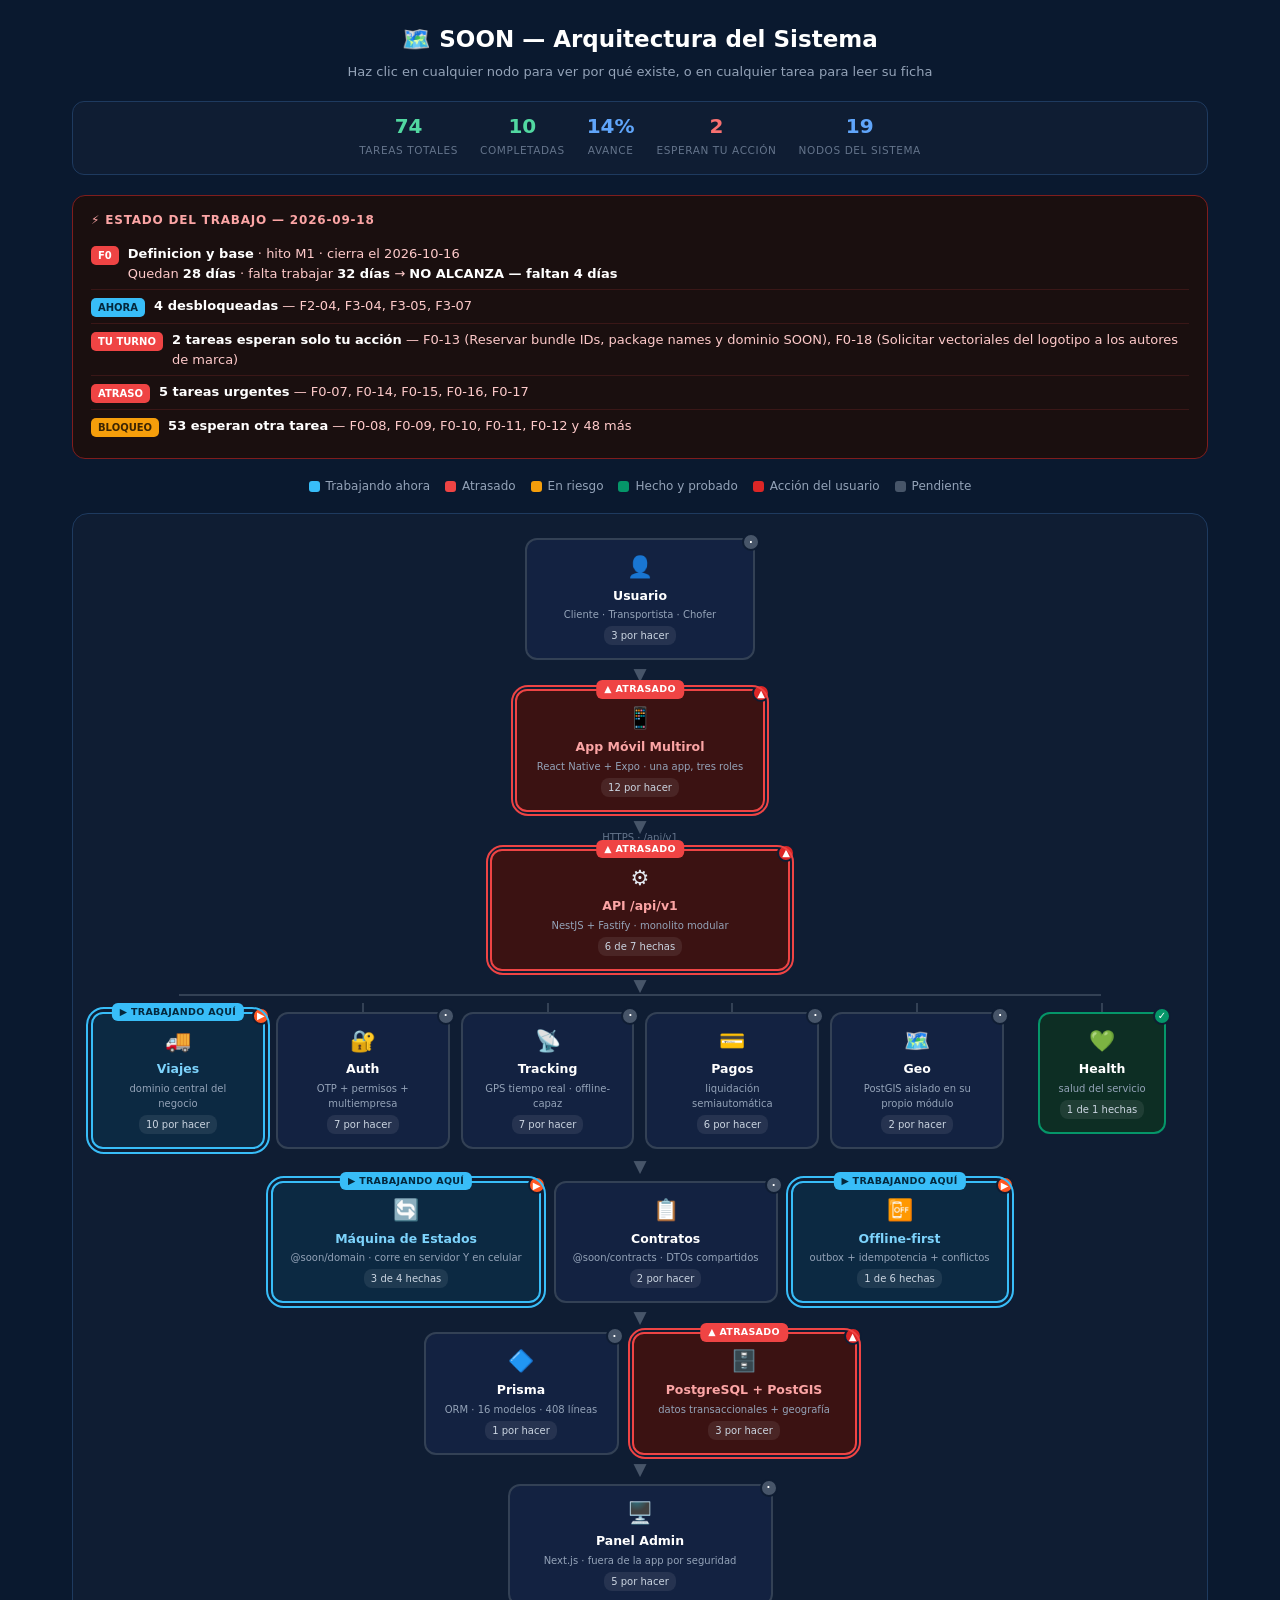
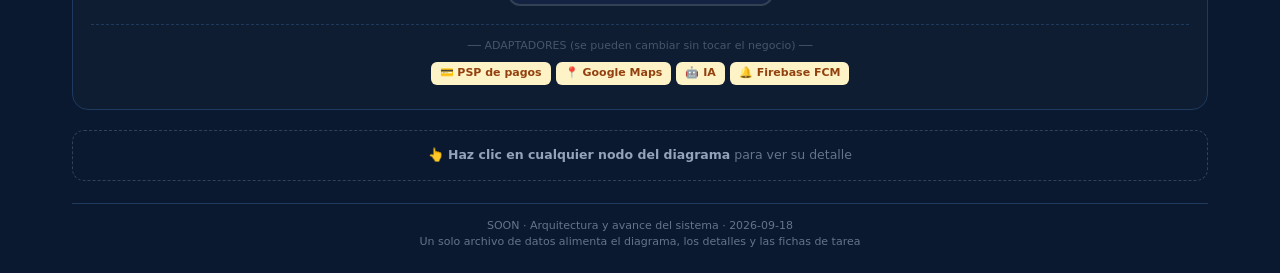
==== arquitectura.html @ 33310ba1 "Arquitectura interactiva con aura de estado + Diagrama de Gantt Arquitectura: - PFD unico con nodos " ====
<!DOCTYPE html>
<html lang="es">
<head>
<meta charset="UTF-8">
<meta name="viewport" content="width=device-width, initial-scale=1.0">
<title>SOON — Arquitectura y Avance</title>
<style>
*{margin:0;padding:0;box-sizing:border-box}
body{font-family:'Segoe UI',system-ui,sans-serif;background:#0A192F;color:#e2e8f0;line-height:1.5}
.wrap{max-width:1180px;margin:0 auto;padding:22px}

/* Aviso de carga */
#cargando{text-align:center;padding:60px 20px;color:#64748b}
#error{display:none;background:#7f1d1d;border:1px solid #dc2626;border-radius:11px;padding:18px;margin:20px 0;font-size:13.5px}
#error code{background:rgba(0,0,0,.3);padding:2px 7px;border-radius:4px;display:block;margin-top:9px;font-size:12px}

#app{display:none}

.head{text-align:center;margin-bottom:20px}
.head h1{font-size:23px;font-weight:700;color:#fff}
.head p{color:#94a3b8;font-size:13px;margin-top:5px}

.barra{display:flex;justify-content:center;gap:22px;flex-wrap:wrap;margin:16px 0 20px;padding:13px;background:#0f1d33;border:1px solid #1e3a5f;border-radius:12px}
.barra div{text-align:center}
.barra .n{font-size:20px;font-weight:700;color:#52D8A1;display:block;line-height:1.1}
.barra .l{font-size:10.5px;color:#64748b;text-transform:uppercase;letter-spacing:.6px}
.barra .n.az{color:#60a5fa}
.barra .n.ro{color:#f87171}

.leyenda{display:flex;gap:15px;justify-content:center;flex-wrap:wrap;margin-bottom:18px;font-size:12px}
.leyenda span{display:flex;align-items:center;gap:6px;color:#94a3b8}
.leyenda .d{width:11px;height:11px;border-radius:3px}

/* ══════════ PFD ══════════ */
.pfd{background:#0f1d33;border:1px solid #1e3a5f;border-radius:16px;padding:24px 18px;margin-bottom:20px}
.nivel{display:flex;justify-content:center;align-items:center;flex-wrap:wrap;gap:10px}

.caja{background:#132241;border:2px solid #1e3a5f;border-radius:12px;padding:12px 17px;cursor:pointer;transition:all .18s;text-align:center;position:relative;min-width:128px}
.caja:hover{border-color:#007BFF;transform:translateY(-2px);box-shadow:0 6px 20px rgba(0,123,255,.2)}
.caja.sel{border-color:#007BFF;background:#16305a;box-shadow:0 0 0 3px rgba(0,123,255,.2)}
.caja.hecho{border-color:#059669;background:#0d2e24}
.caja.curso{border-color:#FF5722;background:#2e1a12}
.caja.pend{border-color:#334155}
.caja.user{border-color:#dc2626;background:#2e1414}
.caja .ic{font-size:21px;display:block;margin-bottom:3px}
.caja .nm{font-size:12.5px;font-weight:700;color:#fff;display:block}
.caja .sub{font-size:10px;color:#94a3b8;display:block;margin-top:2px}
.caja .pt{position:absolute;top:-7px;right:-7px;width:18px;height:18px;border-radius:50%;display:flex;align-items:center;justify-content:center;font-size:10px;font-weight:700;color:#fff;border:2px solid #0f1d33}
.pt-h{background:#059669}.pt-c{background:#FF5722}.pt-p{background:#475569}.pt-u{background:#dc2626}
.caja .cnt{font-size:10px;margin-top:4px;padding:2px 7px;border-radius:8px;display:inline-block;background:rgba(255,255,255,.08);color:#cbd5e1}

/* ══ AURA — nodo en trabajo ahora ══ */
.caja.activo{border-color:#38bdf8;background:#0c2942}
.caja.activo::after{content:'';position:absolute;inset:-7px;border-radius:18px;border:2px solid #38bdf8;animation:pulso 1.8s ease-out infinite;pointer-events:none}
@keyframes pulso{
  0%{opacity:.9;transform:scale(1)}
  70%{opacity:0;transform:scale(1.09)}
  100%{opacity:0;transform:scale(1.09)}
}
.caja.activo .nm{color:#7dd3fc}

/* ══ ALARMA — nodo retrasado ══ */
.caja.retraso{border-color:#ef4444;background:#3b1212}
.caja.retraso::after{content:'';position:absolute;inset:-6px;border-radius:17px;border:2px solid #ef4444;animation:alarma 1.1s ease-in-out infinite;pointer-events:none}
@keyframes alarma{
  0%,100%{opacity:.35;box-shadow:0 0 0 0 rgba(239,68,68,.5)}
  50%{opacity:1;box-shadow:0 0 22px 3px rgba(239,68,68,.45)}
}
.caja.retraso .nm{color:#fca5a5}

/* ══ RIESGO — depende de algo retrasado ══ */
.caja.riesgo{border-color:#f59e0b;border-style:dashed}
.caja.riesgo .nm{color:#fcd34d}

.caja .aviso{position:absolute;top:-11px;left:50%;transform:translateX(-50%);font-size:9.5px;font-weight:700;padding:2px 8px;border-radius:6px;white-space:nowrap;letter-spacing:.3px;z-index:2}
.aviso-a{background:#38bdf8;color:#04283d}
.aviso-r{background:#ef4444;color:#fff}
.aviso-w{background:#f59e0b;color:#3b2503}

/* Panel de alertas */
.alertas{background:#1a0f0f;border:1px solid #7f1d1d;border-radius:13px;padding:15px 18px;margin-bottom:18px;display:none}
.alertas.show{display:block}
.alertas h3{font-size:12px;text-transform:uppercase;letter-spacing:.8px;color:#fca5a5;margin-bottom:9px;font-weight:700}
.alertas .al{display:flex;align-items:flex-start;gap:9px;font-size:13px;color:#fecaca;padding:6px 0;border-bottom:1px solid rgba(239,68,68,.15)}
.alertas .al:last-child{border:none}
.alertas .al b{color:#fff}
.alertas .al .tipo{font-size:10px;padding:2px 7px;border-radius:5px;font-weight:700;flex-shrink:0;margin-top:2px}
.alertas .al .tipo.r{background:#ef4444;color:#fff}
.alertas .al .tipo.w{background:#f59e0b;color:#3b2503}
.alertas .al .tipo.a{background:#38bdf8;color:#04283d}

.flecha{text-align:center;color:#475569;font-size:17px;margin:6px 0;line-height:1}
.flecha-lbl{font-size:10px;color:#64748b;display:block;margin-top:-2px}
.ramas{display:grid;grid-template-columns:repeat(auto-fit,minmax(120px,1fr));gap:11px;margin:9px 0;position:relative}
.ramas::before{content:'';position:absolute;top:-9px;left:8%;right:8%;height:2px;background:#334155}
.ramas .rama-item{display:flex;flex-direction:column;align-items:center}
.ramas .rama-item::before{content:'';width:2px;height:9px;background:#334155}

.adapt{text-align:center;color:#475569;font-size:11px;margin-top:18px;padding-top:13px;border-top:1px dashed #1e3a5f}
.chips{display:flex;flex-wrap:wrap;gap:5px;margin-top:8px}
.chips.c{justify-content:center}
.chip{font-size:11px;padding:3px 9px;border-radius:6px;background:#eff6ff;color:#1e40af;font-weight:600}
.chip.datos{background:#f0fdf4;color:#166534}
.chip.ext{background:#fef3c7;color:#92400e;cursor:pointer}
.chip.dom{background:#f3e8ff;color:#6b21a8}
.chip:hover{filter:brightness(.94)}

.ayuda{text-align:center;color:#64748b;font-size:12.5px;padding:15px;border:1px dashed #334155;border-radius:12px;margin-bottom:18px}
.ayuda b{color:#94a3b8}

/* ══════════ PANEL DETALLE ══════════ */
.detalle{background:#fff;color:#1e293b;border-radius:16px;padding:22px;display:none;animation:ap .22s ease;margin-bottom:16px}
.detalle.show{display:block}
@keyframes ap{from{opacity:0;transform:translateY(-8px)}to{opacity:1;transform:translateY(0)}}
.det-head{display:flex;align-items:flex-start;gap:13px;margin-bottom:16px;padding-bottom:14px;border-bottom:2px solid #e2e8f0}
.det-ico{font-size:32px;line-height:1}
.det-tit{flex:1}
.det-tit h2{font-size:19px;font-weight:700;color:#0f172a;margin-bottom:3px}
.det-tit p{font-size:13px;color:#64748b}
.det-cerrar{background:#f1f5f9;border:none;width:29px;height:29px;border-radius:50%;cursor:pointer;font-size:14px;color:#64748b;font-weight:700}
.det-cerrar:hover{background:#e2e8f0}
.det-grid{display:grid;grid-template-columns:1fr 1fr;gap:16px}
@media(max-width:760px){.det-grid{grid-template-columns:1fr}}
.bloque{background:#f8fafc;border-radius:11px;padding:14px}
.bloque h3{font-size:11.5px;text-transform:uppercase;letter-spacing:.8px;color:#64748b;margin-bottom:8px;font-weight:700}
.bloque.porque{border-left:4px solid #007BFF}
.bloque.porque p{font-size:13.5px;color:#334155;line-height:1.6}
.bloque.azul{background:#eff6ff}.bloque.azul h3{color:#1e40af}
.bloque.amarillo{background:#fef3c7}.bloque.amarillo h3{color:#92400e}
.bloque.rojo{background:#fee2e2}.bloque.rojo h3{color:#991b1b}
.bloque.azul p,.bloque.amarillo p,.bloque.rojo p{font-size:12.5px;line-height:1.6}

/* Lista de tareas clicables */
.tlist{display:flex;flex-direction:column;gap:5px}
.trow{display:flex;align-items:center;gap:9px;font-size:12.5px;color:#475569;padding:6px 8px;border-radius:7px;cursor:pointer;transition:background .15s;border:1px solid transparent}
.trow:hover{background:#e0f2fe;border-color:#7dd3fc}
.trow .bx{width:15px;height:15px;border-radius:4px;border:2px solid #cbd5e1;flex-shrink:0;display:flex;align-items:center;justify-content:center;font-size:9px;color:#fff}
.trow.ok .bx{background:#059669;border-color:#059669}
.trow.ok{color:#065f46}
.trow.cur .bx{background:#FF5722;border-color:#FF5722}
.trow.usr .bx{background:#dc2626;border-color:#dc2626}
.trow.usr{color:#991b1b}
.trow .id{font-family:'Courier New',monospace;font-size:10.5px;color:#94a3b8;min-width:44px;flex-shrink:0}
.trow .nm{flex:1}
.trow .go{color:#94a3b8;font-size:11px;opacity:.6}
.trow:hover .go{opacity:1;color:#0284c7}

.prueba{background:#0A192F;border-radius:11px;padding:14px;margin-top:14px;color:#e2e8f0;font-size:12.5px;display:none}
.prueba.show{display:block}
.prueba b{color:#52D8A1;display:block;margin-bottom:6px;font-size:13px}
.prueba ul{margin:6px 0 0 17px;color:#cbd5e1}
.prueba li{margin-bottom:4px}
.prueba .nota{margin-top:8px;color:#94a3b8;font-size:11.5px;font-style:italic}

/* ══════════ FICHA DE TAREA ══════════ */
.ficha{background:#fff;color:#1e293b;border-radius:16px;display:none;animation:ap .22s ease;overflow:hidden;margin-bottom:16px;border:3px solid #0284c7}
.ficha.show{display:block}
.fi-head{background:linear-gradient(135deg,#0A192F,#16305a);padding:20px 22px;color:#fff;position:relative}
.fi-head .cod{font-family:'Courier New',monospace;font-size:12px;color:#7dd3fc;font-weight:700;letter-spacing:.6px}
.fi-head h2{font-size:19px;font-weight:700;margin:5px 0 8px;line-height:1.35}
.fi-meta{display:flex;gap:8px;flex-wrap:wrap;margin-top:10px}
.fi-tag{font-size:11px;padding:3px 9px;border-radius:6px;background:rgba(255,255,255,.14);color:#cbd5e1;font-weight:600}
.fi-tag.ok{background:#059669;color:#fff}
.fi-tag.wa{background:#dc2626;color:#fff}
.fi-tag.fase{background:#007BFF;color:#fff}
.fi-cerrar{position:absolute;top:16px;right:16px;background:rgba(255,255,255,.14);border:none;width:28px;height:28px;border-radius:50%;cursor:pointer;color:#fff;font-size:14px;font-weight:700}
.fi-cerrar:hover{background:rgba(255,255,255,.28)}
.fi-body{padding:20px 22px}
.fi-body .bloque{margin-bottom:13px}
.fi-body .bloque p{font-size:13.5px;color:#334155;line-height:1.65}
.fi-2col{display:grid;grid-template-columns:1fr 1fr;gap:13px}
@media(max-width:700px){.fi-2col{grid-template-columns:1fr}}
.fi-nav{display:flex;justify-content:space-between;gap:9px;margin-top:16px;padding-top:14px;border-top:2px solid #e2e8f0}
.fi-nav button{background:#f1f5f9;border:none;padding:9px 15px;border-radius:9px;cursor:pointer;font-size:12.5px;color:#334155;font-weight:600;font-family:inherit}
.fi-nav button:hover{background:#e2e8f0}
.fi-nav .volver{background:#0A192F;color:#fff}
.fi-nav .volver:hover{background:#16305a}

.foot{text-align:center;color:#64748b;font-size:11px;margin-top:22px;padding-top:14px;border-top:1px solid #1e3a5f}
</style>
</head>
<body>
<div class="wrap">

  <div id="cargando">Cargando datos del proyecto…</div>

  <div id="error">
    <b>⚠ No se pudieron cargar los datos</b>
    El archivo <code>datos-soon.json</code> debe estar en la misma carpeta que esta página.
    <span id="emsg"></span>
  </div>

  <div id="app">

    <div class="head">
      <h1>🗺️ SOON — Arquitectura del Sistema</h1>
      <p>Haz clic en cualquier nodo para ver por qué existe, o en cualquier tarea para leer su ficha</p>
    </div>

    <div class="barra" id="barra"></div>

    <div class="alertas" id="alertas"></div>

    <div class="leyenda">
      <span><span class="d" style="background:#38bdf8"></span> Trabajando ahora</span>
      <span><span class="d" style="background:#ef4444"></span> Atrasado</span>
      <span><span class="d" style="background:#f59e0b"></span> En riesgo</span>
      <span><span class="d" style="background:#059669"></span> Hecho y probado</span>
      <span><span class="d" style="background:#dc2626"></span> Acción del usuario</span>
      <span><span class="d" style="background:#475569"></span> Pendiente</span>
    </div>

    <div class="pfd" id="pfd"></div>

    <div class="ayuda" id="ayuda">👆 <b>Haz clic en cualquier nodo del diagrama</b> para ver su detalle</div>

    <div id="detalles"></div>
    <div id="fichas"></div>

    <div class="foot">
      SOON · Arquitectura y avance del sistema · <span id="fecha"></span><br>
      Un solo archivo de datos alimenta el diagrama, los detalles y las fichas de tarea
    </div>

  </div>
</div>

<script>
var DATOS = {"meta":{"proyecto":"SOON","version":"1.0","fecha":"2026-09-18","fuente":"E-RL-004-SLT cronograma nivel 3 v1.1","total_tareas":92,"completadas":5,"hoy":"2026-09-18","fases":{"F0":{"nombre":"Definicion y base","semanas":4,"inicio":"2026-09-22","fin":"2026-10-16","hito":"M1","tareas":18},"F1":{"nombre":"Identidad","semanas":3,"inicio":"2026-10-19","fin":"2026-11-06","hito":"M2","tareas":12},"F2":{"nombre":"Marketplace","semanas":4,"inicio":"2026-11-09","fin":"2026-12-04","hito":"M3","tareas":14},"F3":{"nombre":"Ejecucion","semanas":5,"inicio":"2026-12-07","fin":"2027-01-08","hito":"M4","tareas":16},"F4":{"nombre":"Pagos y admin","semanas":3,"inicio":"2027-01-11","fin":"2027-01-29","hito":"M5","tareas":10},"F5":{"nombre":"Beta Android","semanas":3,"inicio":"2027-02-01","fin":"2027-02-19","hito":"M6","tareas":8},"F6":{"nombre":"Piloto Android","semanas":2,"inicio":"2027-02-22","fin":"2027-03-05","hito":"M7","tareas":6},"F7":{"nombre":"iOS","semanas":4,"inicio":"2027-03-08","fin":"2027-04-02","hito":"M8","tareas":8}}},"nodos":[{"id":"api","nombre":"API /api/v1","sub":"NestJS + Fastify · monolito modular","icono":"⚙️","capa":"nucleo","estado":"hecho","porque":"Es el pegamento del sistema: conecta la app móvil con la base de datos, los servicios externos y el dominio compartido. Se eligió monolito modular en vez de 9 microservicios porque una sola persona no puede operar 9 servicios: da la misma separación de responsabilidades sin la complejidad operativa.","conecta":["App móvil","PostgreSQL + PostGIS","Máquina de Estados","Contratos","Panel Admin"],"tareas":["F0-01","F0-02","F0-03","F0-04","F0-05","F0-06","F0-15"],"prueba":{"titulo":"Probado el 18 de septiembre de 2026","items":["Turborepo compiló los 3 paquetes en orden de dependencia en 8,79 s sin errores","El servidor arrancó en menos de 1 s y respondió en localhost:3000/api/v1","Los 5 endpoints responden HTTP 200","El CI quedó configurado con 3 jobs: verificación, auditoría de seguridad, prueba de arranque"]}},{"id":"viajes","nombre":"Viajes","sub":"dominio central del negocio","icono":"🚚","capa":"modulo","estado":"hecho","porque":"El viaje es el corazón de SOON: es lo que se publica, se oferta, se adjudica, se ejecuta y se liquida. Todo el negocio gira alrededor de esta entidad. Si no funciona el viaje, no hay producto.","conecta":["Máquina de Estados","PostgreSQL + PostGIS","Geo"],"tareas":["F2-01","F2-02","F2-03","F2-04","F2-05","F2-06","F2-08","F2-10","F2-11","F2-12"],"prueba":{"titulo":"Probado el 18 de septiembre de 2026","items":["5 endpoints funcionando: listar, buscar por id, resumen, transiciones y cambio de estado","El resumen calcula la comisión: Bs 2.670 sobre Bs 26.700","Cambio de estado exitoso: el viaje #2 pasó de adjudicado a en_transito","Ruta inválida devuelve HTTP 404 correctamente"]}},{"id":"fsm","nombre":"Máquina de Estados","sub":"@soon/domain · corre en servidor Y en celular","icono":"🔄","capa":"dominio","estado":"hecho","porque":"Las rutas Bolivia→Brasil tienen tramos de horas sin señal. Si el servidor fuera la única fuente de verdad, el viaje se detendría justo donde más importa. Al vivir en un paquete compartido (@soon/domain), la misma máquina corre en el celular del chofer y en el servidor: el chofer puede avanzar el estado sin conexión, y cuando recupera señal sincroniza.","conecta":["API /api/v1","App móvil","Offline-first"],"tareas":["F3-01","F3-02","F3-03","F3-04"],"prueba":{"titulo":"La prueba más importante del 18 de septiembre de 2026","items":["Chofer sobre viaje publicado devolvió 0 transiciones — correcto: todavía no puede actuar","Chofer sobre viaje adjudicado devolvió 1 transición: en_transito","Chofer intentó liquidado desde en_transito y el sistema lo RECHAZÓ con HTTP 400"],"nota":"La regla vive en el dominio compartido, no en el controlador. Por eso puede ejecutarse igual en el dispositivo del chofer."}},{"id":"offline","nombre":"Offline-first","sub":"outbox + idempotencia + conflictos","icono":"📴","capa":"dominio","estado":"curso","porque":"Sin esto, el chofer en zona sin señal no puede cambiar estados, ni registrar incidencias, ni tomar el POD: el viaje se congela. Una cola de GPS sola no alcanza. Lo que hay que resolver es qué pasa cuando dos actores modifican el mismo viaje sin conexión. Regla: el admin gana en estados administrativos, el chofer en los operativos de su viaje, y todo conflicto se registra en auditoría.","conecta":["Máquina de Estados","PostgreSQL + PostGIS","Tracking"],"tareas":["F3-05","F3-06","F3-07","F3-08","F3-09","F0-12"],"prueba":{"titulo":"Idempotencia ya probada el 18 de septiembre de 2026","items":["Se envió dos veces la misma transición con el mismo clientTransitionId","La segunda NO duplicó la operación"],"nota":"Eso significa que el chofer sin señal puede reintentar sin miedo a duplicar el cambio de estado."}},{"id":"auth","nombre":"Auth","sub":"OTP + permisos + multiempresa","icono":"🔐","capa":"modulo","estado":"pend","porque":"Sin autenticación no se sabe quién es quién. Y sin control de permisos, un transportista podría ver datos de otro. El aislamiento multiempresa es uno de los 3 riesgos más graves identificados en la revisión de arquitectura.","conecta":["Todos los módulos","App móvil","Panel Admin"],"tareas":["F1-01","F1-02","F1-03","F1-04","F1-05","F1-06","F1-07"],"extra":{"titulo":"Decisión tomada sobre el OTP","texto":"OTP por email primero (casi gratis), WhatsApp después, SMS último. El SMS a Bolivia cuesta US$0,2215 por segmento. Con 500 transportistas serían unos US$220 al mes: más que todo el presupuesto de infraestructura del piloto.","color":"azul"}},{"id":"tracking","nombre":"Tracking","sub":"GPS tiempo real · offline-capaz","icono":"📡","capa":"modulo","estado":"pend","porque":"La trazabilidad es la propuesta de valor frente a los transportistas tradicionales que operan por WhatsApp y llamadas. El cliente quiere ver dónde está su carga, y la prueba de entrega (POD) es la base de la liquidación.","conecta":["PostgreSQL + PostGIS","Google Maps","Offline-first"],"tareas":["F3-10","F3-11","F3-12","F3-13","F3-14","F3-15","F3-16"]},{"id":"pagos","nombre":"Pagos","sub":"liquidación semiautomática","icono":"💳","capa":"modulo","estado":"pend","porque":"El dinero es la razón por la que el transportista usa la plataforma. Pero el split automático salió del MVP: ningún PSP boliviano lo confirmó y era el riesgo crítico del proyecto. En su lugar: liquidación semiautomática con conciliación manual asistida.","conecta":["PSP boliviano","Viajes","Panel Admin"],"tareas":["F4-01","F4-02","F4-03","F4-04","F4-05","F4-06"]},{"id":"geo","nombre":"Geo","sub":"PostGIS aislado en su propio módulo","icono":"🗺️","capa":"modulo","estado":"pend","porque":"El producto tiene 6 consultas geoespaciales inherentes: camiones cerca del origen, matching flete-vehículo, cotización por ruta, tracking, alertas de desvío y cobertura por zona. Sin PostGIS esto se hace con bounding box en columnas numéricas: funciona con 100 vehículos y colapsa con 2.000, que es la meta del año uno.","conecta":["PostgreSQL + PostGIS","Viajes","Tracking"],"tareas":["F2-07","F2-09"],"extra":{"titulo":"Por qué va aislado","texto":"Prisma no soporta PostGIS nativamente: se usa SQL crudo ($queryRaw). Por eso TODAS las consultas geoespaciales viven en un módulo propio. Si algún día se cambia el ORM, el negocio no se toca.","color":"amarillo"}},{"id":"health","nombre":"Health","sub":"salud del servicio","icono":"💚","capa":"modulo","estado":"hecho","porque":"Es lo que consulta el balanceador de carga y el CI para saber si el sistema está vivo. Sin esto no se puede monitorear ni desplegar con seguridad.","conecta":["API /api/v1"],"tareas":["F0-05"],"prueba":{"titulo":"Probado el 18 de septiembre de 2026","items":["Endpoint de salud respondiendo HTTP 200","Verificado automáticamente en el job de arranque del CI"]}},{"id":"contracts","nombre":"Contratos","sub":"@soon/contracts · DTOs compartidos","icono":"📋","capa":"dominio","estado":"hecho","porque":"Si el backend cambia un campo y la app no, la app se rompe en producción. Al compartir los tipos, TypeScript avisa del desajuste antes de compilar. Esto es lo que evita lo que el ADR-001 llama duplicar contratos entre API y móvil.","conecta":["API /api/v1","App móvil","Panel Admin","Adaptadores"],"tareas":["F0-09","F0-10"],"prueba":{"titulo":"Base funcionando el 18 de septiembre de 2026","items":["ViajeDTO, CambiarEstadoDTO, TransicionDTO, HealthDTO y ErrorDTO ya definidos y en uso por la API"]}},{"id":"prisma","nombre":"Prisma","sub":"ORM · 16 modelos · 408 líneas","icono":"🔷","capa":"datos","estado":"pend","porque":"El esquema de datos es la forma del negocio. Ya existe uno de 16 modelos (User, Company, Vehicle, Trip, TripBid, Payment, POD...) escrito en el esqueleto anterior: es válido y se reutiliza.","conecta":["PostgreSQL + PostGIS","API /api/v1"],"tareas":["F0-08"]},{"id":"db","nombre":"PostgreSQL + PostGIS","sub":"datos transaccionales + geografía","icono":"🗄️","capa":"datos","estado":"user","porque":"Es donde vive todo: usuarios, viajes, ofertas, pagos, documentos. PostgreSQL porque es transaccional y auditable. PostGIS porque el producto es intrínsecamente geográfico.","conecta":["Prisma","Geo","Todos los módulos"],"tareas":["F0-07","F0-08","F0-11"],"extra":{"titulo":"Bloqueador actual","texto":"Requiere Docker Desktop instalado, que todavía no está. Alternativa: PostgreSQL nativo en Windows.","color":"rojo"}},{"id":"app","nombre":"App Móvil Multirol","sub":"React Native + Expo · una app, tres roles","icono":"📱","capa":"cliente","estado":"pend","porque":"Es el producto. Sin app no hay marketplace. Es una sola app con roles (Cliente / Transportista-Chofer), no tres apps separadas. Con una persona a 3-4 h por día, mantener 3 apps implicaría 3 fichas de tienda, 3 pipelines y 3 ciclos de actualización. Ahorra 3-4 semanas y hace que iOS reutilice toda la base.","conecta":["API /api/v1","Máquina de Estados","Contratos","Firebase FCM"],"tareas":["F0-16","F1-08","F1-09","F1-10","F2-09","F2-10","F2-13","F3-15","F5-01","F5-02","F7-01","F7-02"]},{"id":"admin","nombre":"Panel Admin","sub":"Next.js · fuera de la app por seguridad","icono":"🖥️","capa":"cliente","estado":"pend","porque":"El admin va FUERA de la app móvil. Es una decisión de seguridad: es la unidad que controla todo (usuarios, KYC, viajes, incidencias). Si estuviera dentro de la app, cualquier usuario con ingeniería inversa podría intentar escalar privilegios.","conecta":["API /api/v1","Pagos","Auth"],"tareas":["F4-07","F4-08","F4-09","F4-10","F1-12"],"extra":{"titulo":"Decisión abierta (DA-6)","texto":"El usuario lo imagina como una unidad master que controla por módulos y sockets. Pendiente de análisis profundo antes de implementar.","color":"amarillo"}},{"id":"usuario","nombre":"Usuario","sub":"Cliente · Transportista · Chofer","icono":"👤","capa":"cliente","estado":"pend","porque":"Son los tres roles que definen el producto: quien necesita mover carga, quien la mueve y quien supervisa. Cada uno ve una interfaz distinta de la misma app.","conecta":["App Móvil Multirol","Panel Admin"],"tareas":["F1-08","F1-09","F1-12"]},{"id":"psp","nombre":"PSP de pagos","sub":"Libélula · dLocal","icono":"💳","capa":"adaptador","estado":"pend","porque":"Si mañana cambia el proveedor de pagos o aparece uno con mejor tarifa, solo se cambia el adaptador, no el negocio. Eso es lo que hace viable el MVP sin tener el PSP confirmado.","conecta":["Pagos","Contratos"],"tareas":["F0-09","F4-02"]},{"id":"maps","nombre":"Google Maps","sub":"Geocoding · Routes · ETA","icono":"📍","capa":"adaptador","estado":"pend","porque":"Google Maps es caro y su precio puede cambiar. Con el adaptador se puede migrar a otro proveedor de mapas sin tocar la lógica de viajes ni de tracking.","conecta":["Tracking","Geo","Contratos"],"tareas":["F0-09"]},{"id":"ia","nombre":"IA","sub":"AIProvider · contrato ahora, IA en Fase 2","icono":"🤖","capa":"adaptador","estado":"pend","porque":"La IA aduanera salió del MVP: crea expectativa de responsabilidad legal por asesoría, y cada módulo extra desplaza la fecha del piloto. Pero el contrato sí se define ahora, con una implementación vacía, para que entre después sin refactor.","conecta":["Contratos","API /api/v1"],"tareas":["F0-10"],"extra":{"titulo":"Regla vinculante","texto":"Las apps nunca llaman a la IA directamente. Siempre a través del backend. Así se controlan los costos y no se expone la clave.","color":"rojo"}},{"id":"fcm","nombre":"Firebase FCM","sub":"notificaciones push","icono":"🔔","capa":"adaptador","estado":"pend","porque":"Para avisarle al transportista que hay una carga nueva y al cliente que el camión está llegando. Gratis hasta volúmenes altos.","conecta":["App Móvil Multirol","Tracking","Contratos"],"tareas":["F0-09","F2-13","F3-14"]}],"tareas":{"F0-01":{"nombre":"Crear monorepo pnpm + Turborepo","fase":"F0","dias":1,"estado":"hecho","fecha":"2026-09-18","depende":[],"entregable":"package.json, pnpm-workspace.yaml, turbo.json","porque":"Sin un solo repositorio con paquetes compartidos, la máquina de estados no puede correr a la vez en el servidor y en el celular. Esto es lo que hace posible el offline-first."},"F0-02":{"nombre":"Configurar TypeScript base + ESLint + Prettier","fase":"F0","dias":1,"estado":"hecho","fecha":"2026-09-18","depende":["F0-01"],"entregable":"packages/config/","porque":"El modo estricto de TypeScript atrapa los errores de tipo antes de ejecutar. Con una sola persona programando, el compilador es el revisor que no tienes."},"F0-03":{"nombre":"Estructura de carpetas según ADR-002 (1 app móvil)","fase":"F0","dias":0.5,"estado":"hecho","fecha":"2026-09-18","depende":["F0-01"],"entregable":"apps/mobile, apps/api, packages/*","porque":"Fija dónde vive cada cosa antes de escribir código. Sin esto, cada archivo nuevo es una decisión y el proyecto se dispersa."},"F0-04":{"nombre":"CI/CD con GitHub Actions (lint + tipos + tests + build)","fase":"F0","dias":1.5,"estado":"hecho","fecha":"2026-09-18","depende":["F0-02","F0-03"],"entregable":".github/workflows/ci.yml","porque":"Es el guardián automático: revisa cada cambio sin que tengas que acordarte. Es lo que compensa no tener un compañero que revise tu código."},"F0-05":{"nombre":"PROTOTIPO: módulo NestJS + Fastify","fase":"F0","dias":2,"estado":"hecho","fecha":"2026-09-18","depende":["F0-03"],"entregable":"Módulo health funcionando","porque":"PUNTO DE NO RETORNO. Validaba si la curva de aprendizaje era viable con 3-4 h por día. Resultado: VIABLE. El riesgo principal del proyecto quedó despejado con un prototipo funcional, no con una opinión."},"F0-06":{"nombre":"Validación de curva de aprendizaje (reporte honesto)","fase":"F0","dias":0.5,"estado":"hecho","fecha":"2026-09-18","depende":["F0-05"],"entregable":"Nota en progress/ con hallazgos","porque":"Registra qué costó, qué falló y qué se aprendió, para no repetir los mismos tropiezos en el próximo módulo."},"F0-07":{"nombre":"Docker Compose: PostgreSQL + PostGIS + Redis","fase":"F0","dias":1,"estado":"pend","depende":["F0-01"],"entregable":"docker-compose.yml","porque":"Levanta la base de datos real con un comando. Sin esto no se puede probar nada que dependa de datos."},"F0-08":{"nombre":"Prisma init + schema base + CREATE EXTENSION postgis","fase":"F0","dias":1.5,"estado":"pend","depende":["F0-07"],"entregable":"packages/database/","porque":"Traduce los 16 modelos del negocio a la base real y habilita las consultas geográficas."},"F0-09":{"nombre":"Contratos de adaptadores: pagos, IA, mapas, archivos, auth, mensajería","fase":"F0","dias":2,"estado":"pend","depende":["F0-08"],"entregable":"packages/contracts/providers/","porque":"Define la forma de cada servicio externo antes de contratarlo. Permite construir el MVP completo aunque el PSP boliviano todavía no esté confirmado."},"F0-10":{"nombre":"Contrato de AIProvider","fase":"F0","dias":0.5,"estado":"pend","depende":["F0-09"],"entregable":"Interfaz + stub","porque":"Deja la puerta abierta a la IA sin que entre al MVP. Cuando llegue su momento, entra sin refactor."},"F0-11":{"nombre":"Diseño de aislamiento multiempresa (tenantId + row-level)","fase":"F0","dias":1.5,"estado":"pend","depende":["F0-08"],"entregable":"Documento de diseño","porque":"Evita que una empresa vea los datos de otra. Es uno de los 3 riesgos más graves detectados en la revisión de arquitectura."},"F0-12":{"nombre":"Diseño offline-first: outbox, idempotencia, conflictos","fase":"F0","dias":2,"estado":"pend","depende":["F0-08"],"entregable":"Documento de diseño (ADR-005)","porque":"Es el diseño que hace posible operar en los tramos sin señal. El ADR-005 ya está escrito y aprobado."},"F0-13":{"nombre":"Reservar bundle IDs, package names y dominio SOON","fase":"F0","dias":0.5,"estado":"user","depende":[],"entregable":"Cuentas reservadas","porque":"Sin los identificadores reservados no se puede publicar en las tiendas ni configurar las notificaciones push. Es acción del usuario."},"F0-14":{"nombre":"packages/brand: tokens de marca + assets","fase":"F0","dias":2,"estado":"pend","depende":[],"entregable":"Tokens propagándose","porque":"Centraliza colores, tipografía y logos para que la app y el panel se vean como el mismo producto."},"F0-15":{"nombre":"Entornos dev/test/pilot/prod + gestión de secretos","fase":"F0","dias":1.5,"estado":"pend","depende":["F0-04"],"entregable":"Configuración desplegable","porque":"Separa los datos de prueba de los datos reales. Sin esto, una prueba puede borrar información de un cliente."},"F0-16":{"nombre":"Arquitectura UX base con Expo Router (1 app, 3 roles)","fase":"F0","dias":2,"estado":"pend","depende":["F0-03"],"entregable":"Navegación por rol","porque":"Define cómo se ve la app antes de construir cada pantalla. Es lo que permite que una sola app sirva a tres roles distintos sin confundir al chofer."},"F0-17":{"nombre":"Artefactos docs/: ROADMAP, BACKLOG, STATUS, CHANGELOG","fase":"F0","dias":1,"estado":"pend","depende":[],"entregable":"docs/ completo","porque":"Es la memoria del proyecto. Sin esto, en tres semanas no vas a recordar por qué se decidió algo."},"F0-18":{"nombre":"Solicitar vectoriales del logotipo a los autores de marca","fase":"F0","dias":0.5,"estado":"user","depende":[],"entregable":"Solicitud enviada","porque":"Sin los archivos vectoriales no se pueden generar los iconos de las tiendas ni los assets de la app. Es acción del usuario."},"F1-01":{"nombre":"Autenticación: registro + login","fase":"F1","dias":2,"estado":"pend","depende":["F0-08"],"porque":"Es la puerta de entrada: sin saber quién es quién no se puede proteger nada."},"F1-02":{"nombre":"OTP por email (canal primario, DA-1)","fase":"F1","dias":2,"estado":"pend","depende":["F1-01"],"porque":"El email es casi gratis y basta para el piloto. Se eligió primero por costo, no por elegancia."},"F1-03":{"nombre":"OTP WhatsApp (canal secundario)","fase":"F1","dias":1.5,"estado":"pend","depende":["F1-02"],"porque":"En Bolivia el WhatsApp es el canal real de comunicación. Es el respaldo natural del email."},"F1-04":{"nombre":"Sesiones revocables + recuperación de cuenta","fase":"F1","dias":1.5,"estado":"pend","depende":["F1-01"],"porque":"Permite cerrar el acceso de un dispositivo perdido o robado, algo crítico en transporte."},"F1-05":{"nombre":"RBAC con permisos verificados en backend","fase":"F1","dias":2,"estado":"pend","depende":["F1-01"],"porque":"Los permisos se verifican en el servidor, nunca solo en la app. Cualquiera puede modificar una app; el servidor no."},"F1-06":{"nombre":"Aislamiento multiempresa (tenantId + row-level)","fase":"F1","dias":3,"estado":"pend","depende":["F1-05"],"porque":"Es el candado que impide que una empresa vea los datos de otra."},"F1-07":{"nombre":"Pruebas de penetración entre organizaciones","fase":"F1","dias":2,"estado":"pend","depende":["F1-06"],"porque":"Verifica de verdad que el candado funciona, intentando romperlo a propósito."},"F1-08":{"nombre":"Registro de empresa cliente","fase":"F1","dias":2,"estado":"pend","depende":["F1-06"],"porque":"Es el alta del lado que paga por mover carga."},"F1-09":{"nombre":"Registro de transportista y chofer","fase":"F1","dias":2,"estado":"pend","depende":["F1-06"],"porque":"Es el alta del lado que ejecuta el transporte. El chofer necesita una interfaz mucho más simple que el transportista."},"F1-10":{"nombre":"Registro de vehículo + documentos (RUAT, licencia, carnet)","fase":"F1","dias":2,"estado":"pend","depende":["F1-09"],"porque":"Sin documentos verificados no hay confianza para asignar una carga."},"F1-11":{"nombre":"Carga segura de archivos (URLs firmadas)","fase":"F1","dias":1.5,"estado":"pend","depende":["F0-09"],"porque":"Los documentos y las fotos del POD no pueden quedar en un enlace público. Las URLs firmadas caducan."},"F1-12":{"nombre":"Flujo KYC: revisión y aprobación por admin","fase":"F1","dias":2,"estado":"pend","depende":["F1-10"],"porque":"Es el filtro humano que aprueba a quién entra a la plataforma."},"F2-01":{"nombre":"Modelo de datos: Trip, Load, Offer","fase":"F2","dias":2,"estado":"pend","depende":["F1-06"],"porque":"Define las tres entidades del marketplace. Todo lo demás se construye encima."},"F2-02":{"nombre":"Crear solicitud de flete (todos los campos)","fase":"F2","dias":2.5,"estado":"pend","depende":["F2-01"],"porque":"Es el primer paso del negocio: alguien publica que necesita mover carga."},"F2-03":{"nombre":"Catálogo de tipos de transporte (7 categorías)","fase":"F2","dias":1,"estado":"pend","depende":["F2-01"],"porque":"Clasifica la oferta y la demanda para poder cruzarlas."},"F2-04":{"nombre":"★ Decidir y parametrizar comisión (B-08 pendiente)","fase":"F2","dias":0.5,"estado":"pend","depende":[],"porque":"Es el modelo de ingreso del negocio. Sin este número no se puede cotizar ni liquidar. Sigue pendiente de decisión entre 10% y 10-15%."},"F2-05":{"nombre":"Motor de tarifa base: ruta + multiplicador camión/peso","fase":"F2","dias":3,"estado":"pend","depende":["F2-01"],"porque":"Automatiza el precio para que no haya que negociar cada viaje desde cero."},"F2-06":{"nombre":"Tarifa manual dinámica (ajuste por combustible/época/demanda)","fase":"F2","dias":2,"estado":"pend","depende":["F2-05"],"porque":"El precio del transporte en Bolivia cambia por bloqueos, combustible y época. El sistema debe poder ajustarlo sin reprogramar."},"F2-07":{"nombre":"Módulo geo/ con PostGIS (consultas aisladas)","fase":"F2","dias":2.5,"estado":"pend","depende":["F2-01"],"porque":"Habilita las 6 consultas geográficas del producto en un solo lugar aislado."},"F2-08":{"nombre":"Cotización instantánea + fallback a ofertas","fase":"F2","dias":2,"estado":"pend","depende":["F2-07"],"porque":"Da una respuesta inmediata al cliente, y si no hay tarifa calculable, deja que los transportistas oferten."},"F2-09":{"nombre":"Publicar y filtrar oportunidades (radio geográfico)","fase":"F2","dias":2.5,"estado":"pend","depende":["F2-07"],"porque":"El transportista solo debe ver cargas que le sirven: cerca de donde está, no todas las del país."},"F2-10":{"nombre":"Ofertas: crear, editar, retirar","fase":"F2","dias":2,"estado":"pend","depende":["F2-09"],"porque":"Es el mecanismo por el que el transportista propone su precio."},"F2-11":{"nombre":"Puja controlada + contraoferta","fase":"F2","dias":2,"estado":"pend","depende":["F2-10"],"porque":"Permite negociar sin salir de la plataforma ni volver al WhatsApp."},"F2-12":{"nombre":"Adjudicación y creación de viaje","fase":"F2","dias":2,"estado":"pend","depende":["F2-11"],"porque":"Es el momento en que una oferta se convierte en un compromiso real y nace el viaje."},"F2-13":{"nombre":"Notificaciones del marketplace (push)","fase":"F2","dias":2,"estado":"pend","depende":["F0-09"],"porque":"Sin aviso, el transportista no se entera de que hay carga nueva y la oportunidad se pierde."},"F2-14":{"nombre":"Pruebas E2E del flujo marketplace","fase":"F2","dias":2,"estado":"pend","depende":["F2-12"],"porque":"Verifica el flujo completo de punta a punta, no cada pieza por separado."},"F3-01":{"nombre":"Máquina de estados (11 + 2 alternativos) en backend","fase":"F3","dias":2.5,"estado":"hecho","fecha":"2026-09-18","depende":["F2-12"],"porque":"Define qué estados puede tener un viaje y quién puede moverlos. Es la ley del sistema.","nota":"La versión base ya corre con 6 estados."},"F3-02":{"nombre":"Validación de transiciones: permisos, condiciones, evidencia","fase":"F3","dias":2,"estado":"hecho","fecha":"2026-09-18","depende":["F3-01"],"porque":"Impide que alguien salte un paso, como liquidar un viaje que nunca se entregó."},"F3-03":{"nombre":"★ Máquina de estados REPLICABLE en packages/domain","fase":"F3","dias":3,"estado":"hecho","fecha":"2026-09-18","depende":["F3-01"],"porque":"Es la decisión que hace posible todo el offline-first: la misma regla corre en el servidor y en el celular sin duplicar código.","nota":"Implementada en @soon/domain."},"F3-04":{"nombre":"TripTransition — historial auditable","fase":"F3","dias":1.5,"estado":"pend","depende":["F3-01"],"porque":"Registra quién cambió qué y cuándo. Sin este historial no hay forma de resolver una disputa."},"F3-05":{"nombre":"SyncOutbox en SQLite (cliente)","fase":"F3","dias":3,"estado":"pend","depende":["F3-03"],"porque":"Es la cola que guarda en el celular lo que no se pudo enviar, para mandarlo cuando vuelva la señal."},"F3-06":{"nombre":"Idempotencia con clientTransitionId","fase":"F3","dias":2.5,"estado":"hecho","fecha":"2026-09-18","depende":["F3-05"],"porque":"Evita que un reintento sin señal duplique el cambio de estado.","nota":"Probado: la segunda petición idéntica no duplicó la operación."},"F3-07":{"nombre":"Resolución de conflictos + AuditLog","fase":"F3","dias":3,"estado":"pend","depende":["F3-06"],"porque":"Define qué pasa cuando dos actores modifican el mismo viaje sin conexión: el admin gana lo administrativo, el chofer lo operativo de su viaje, y todo conflicto queda auditado."},"F3-08":{"nombre":"Sincronización: reintentos, backoff, resolución","fase":"F3","dias":2.5,"estado":"pend","depende":["F3-07"],"porque":"Hace que la sincronización sea paciente y no sature la red cuando vuelve la señal."},"F3-09":{"nombre":"Pruebas de operación sin conexión (modo avión)","fase":"F3","dias":2,"estado":"pend","depende":["F3-08"],"porque":"Es la única prueba que demuestra de verdad que el offline funciona: con el celular en modo avión."},"F3-10":{"nombre":"Captura y transmisión de ubicación (buffer, reintentos)","fase":"F3","dias":2.5,"estado":"pend","depende":["F3-05"],"porque":"Es la base del tracking: guardar la posición aunque no haya señal y enviarla después."},"F3-11":{"nombre":"Tracking adaptativo + criterio medible de batería","fase":"F3","dias":2.5,"estado":"pend","depende":["F3-10"],"porque":"Un GPS que transmite siempre agota la batería del chofer en horas. Debe adaptarse al movimiento."},"F3-12":{"nombre":"Mapa en tiempo real con degradación sin conectividad","fase":"F3","dias":3,"estado":"pend","depende":["F3-11"],"porque":"Debe seguir mostrando algo útil cuando se cae la conexión, no una pantalla vacía."},"F3-13":{"nombre":"Registro de incidencias (funciona offline)","fase":"F3","dias":2,"estado":"pend","depende":["F3-05"],"porque":"Un pinchazo o un bloqueo ocurren justo donde no hay señal. La incidencia debe poder registrarse igual."},"F3-14":{"nombre":"Alertas y notificaciones push","fase":"F3","dias":2,"estado":"pend","depende":["F0-09"],"porque":"Avisa al cliente de la llegada y al transportista de cualquier desvío."},"F3-15":{"nombre":"POD verificable: foto + firma + hash + timestamp + GPS","fase":"F3","dias":3,"estado":"pend","depende":["F3-05"],"porque":"Es la prueba de entrega y la base de la liquidación. Sin POD verificable no hay forma de cobrar ni de defenderse de un reclamo."},"F3-16":{"nombre":"Verificación cruzada de POD al sincronizar","fase":"F3","dias":2,"estado":"pend","depende":["F3-15"],"porque":"Detecta si el POD fue alterado entre el celular y el servidor."},"F4-01":{"nombre":"Contrato PaymentProvider + ledger inmutable","fase":"F4","dias":2.5,"estado":"pend","depende":["F0-09"],"porque":"Un registro de movimientos que no se puede editar es lo que hace auditable el dinero."},"F4-02":{"nombre":"Integración con PSP boliviano (o stub si no hay)","fase":"F4","dias":3,"estado":"pend","depende":["F4-01"],"porque":"Conecta con el proveedor de pagos real. Si no está confirmado, se construye contra el stub y se cambia después sin tocar el negocio."},"F4-03":{"nombre":"Flujo de cobro al cliente","fase":"F4","dias":2.5,"estado":"pend","depende":["F4-02"],"porque":"Es el momento en que entra el dinero."},"F4-04":{"nombre":"Liquidación semiautomática al transportista","fase":"F4","dias":3,"estado":"pend","depende":["F4-02"],"porque":"Reemplaza el split automático que salió del MVP. Calcula cuánto le toca a cada parte y deja la conciliación asistida."},"F4-05":{"nombre":"Conciliación: panel + registro manual","fase":"F4","dias":3,"estado":"pend","depende":["F4-04"],"porque":"Permite cuadrar lo que dice el banco con lo que dice el sistema, aunque la conciliación no sea automática."},"F4-06":{"nombre":"Comprobantes y facturación","fase":"F4","dias":2,"estado":"pend","depende":["F4-03"],"porque":"En Bolivia sin comprobante no hay cierre contable para el cliente."},"F4-07":{"nombre":"Panel admin: gestión de usuarios y KYC","fase":"F4","dias":3,"estado":"pend","depende":["F1-12"],"porque":"Es donde el administrador aprueba, suspende o corrige cuentas."},"F4-08":{"nombre":"Panel admin: supervisión de viajes","fase":"F4","dias":3,"estado":"pend","depende":["F4-07"],"porque":"Permite ver todos los viajes en curso y detectar cuál se atascó."},"F4-09":{"nombre":"Panel admin: incidencias y disputas","fase":"F4","dias":2.5,"estado":"pend","depende":["F4-08"],"porque":"Cuando cliente y transportista no coinciden, alguien tiene que resolver con evidencia."},"F4-10":{"nombre":"Auditoría transversal (AuditLog) consultable","fase":"F4","dias":2,"estado":"pend","depende":["F3-07"],"porque":"Convierte el registro de conflictos en algo que se puede consultar y usar como prueba."},"F5-01":{"nombre":"Beta cerrada Android","fase":"F5","dias":0,"estado":"pend","depende":["F4-10"],"porque":"Primera prueba con usuarios reales antes de abrir al público."},"F5-02":{"nombre":"Corrección de hallazgos de beta","fase":"F5","dias":0,"estado":"pend","depende":["F5-01"],"porque":"Los errores que aparecen con usuarios reales no se ven en las pruebas internas."},"F7-01":{"nombre":"Adaptación iOS","fase":"F7","dias":0,"estado":"pend","depende":["F5-02"],"porque":"Reutiliza toda la base ya construida para Android. Son 4 semanas, no 28."},"F7-02":{"nombre":"Publicación en App Store","fase":"F7","dias":0,"estado":"pend","depende":["F7-01"],"porque":"Cierra el ciclo de producto en las dos tiendas."}}};

// Los datos viven dentro de este mismo archivo: no hay fetch,
// asi funciona igual abriendo el archivo con doble clic que publicado en un servidor.
document.addEventListener('DOMContentLoaded', arrancar);

// ── Construir la página ────────────────────────────────────
function arrancar(){
  document.getElementById('cargando').style.display = 'none';
  document.getElementById('app').style.display = 'block';
  document.getElementById('fecha').textContent = DATOS.meta.fecha;

  pintaBarra();
  pintaAlertas();
  pintaPFD();
  pintaDetalles();
}

// ── Panel de alertas ──────────────────────────────────────
function pintaAlertas(){
  var a  = alertas();
  var f  = faseActual();
  var v  = veredictoFase(f);
  var fas = DATOS.meta.fases[f];
  var h = '';

  // Veredicto de la fase: lo que de verdad importa
  var color = v.holgura < 0 ? 'r' : (v.holgura < 7 ? 'w' : 'a');
  var juicio = v.holgura < 0
    ? 'NO ALCANZA — faltan ' + Math.abs(v.holgura) + ' días'
    : 'ALCANZA — sobran ' + v.holgura + ' días';

  h += '<div class="al"><span class="tipo ' + color + '">' + f + '</span><span><b>' +
       fas.nombre + '</b> · hito ' + fas.hito + ' · cierra el ' + fas.fin + '<br>' +
       'Quedan <b>' + v.queda + ' días</b> · falta trabajar <b>' + v.necesita +
       ' días</b> → <b>' + juicio + '</b></span></div>';

  if (a.activo.length){
    h += '<div class="al"><span class="tipo a">AHORA</span><span><b>' + a.activo.length +
         ' desbloqueada' + (a.activo.length===1?'':'s') + '</b> — ' +
         a.activo.slice(0,6).join(', ') +
         (a.activo.length>6 ? ' y ' + (a.activo.length-6) + ' más' : '') + '</span></div>';
  }
  if (a.user.length){
    h += '<div class="al"><span class="tipo r">TU TURNO</span><span><b>' + a.user.length +
         ' tarea' + (a.user.length===1?'':'s') + ' esperan solo tu acción</b> — ' +
         a.user.map(function(id){ return id + ' (' + DATOS.tareas[id].nombre + ')'; }).join(', ') + '</span></div>';
  }
  if (a.retraso.length){
    h += '<div class="al"><span class="tipo r">ATRASO</span><span><b>' + a.retraso.length +
         ' tarea' + (a.retraso.length===1?'':'s') + ' urgente' + (a.retraso.length===1?'':'s') +
         '</b> — ' + a.retraso.slice(0,6).join(', ') + '</span></div>';
  }
  if (a.riesgo.length){
    h += '<div class="al"><span class="tipo w">BLOQUEO</span><span><b>' + a.riesgo.length +
         ' esperan otra tarea</b> — ' + a.riesgo.slice(0,5).join(', ') +
         (a.riesgo.length>5 ? ' y ' + (a.riesgo.length-5) + ' más' : '') + '</span></div>';
  }

  var el = document.getElementById('alertas');
  if (h){ el.innerHTML = '<h3>⚡ Estado del trabajo — ' + DATOS.meta.hoy + '</h3>' + h; el.classList.add('show'); }
}

function pintaBarra(){
  var t = DATOS.tareas, hechas = 0, user = 0, total = 0;
  for (var k in t){ total++; if(t[k].estado === 'hecho') hechas++; if(t[k].estado === 'user') user++; }
  var pct = Math.round(hechas / total * 100);

  document.getElementById('barra').innerHTML =
    '<div><span class="n">' + total + '</span><span class="l">tareas totales</span></div>' +
    '<div><span class="n">' + hechas + '</span><span class="l">completadas</span></div>' +
    '<div><span class="n az">' + pct + '%</span><span class="l">avance</span></div>' +
    '<div><span class="n ro">' + user + '</span><span class="l">esperan tu acción</span></div>' +
    '<div><span class="n az">' + DATOS.nodos.length + '</span><span class="l">nodos del sistema</span></div>';
}

function caja(id, extra){
  var n = buscarNodo(id);
  if(!n) return '';

  var est = estadoNodo(n);
  var cl = {hecho:'hecho', pend:'pend', user:'user'}[est] || 'pend';
  if (est === 'activo') cl = 'activo';
  if (est === 'retraso') cl = 'retraso';
  if (est === 'riesgo') cl = 'riesgo';

  var pt  = {hecho:'✓', user:'!', activo:'▶', retraso:'▲', riesgo:'◐', pend:'·'}[est];
  var ptc = {hecho:'pt-h', user:'pt-u', activo:'pt-c', retraso:'pt-u', riesgo:'pt-p', pend:'pt-p'}[est];

  var hechas = 0, tot = n.tareas.length;
  for (var i = 0; i < n.tareas.length; i++){
    var tt = DATOS.tareas[n.tareas[i]];
    if (tt && tt.estado === 'hecho') hechas++;
  }
  var cnt = hechas > 0 ? (hechas + ' de ' + tot + ' hechas') : (tot + ' por hacer');

  var aviso = '';
  if (est === 'activo')  aviso = '<span class="aviso aviso-a">▶ TRABAJANDO AQUÍ</span>';
  if (est === 'retraso') aviso = '<span class="aviso aviso-r">▲ ATRASADO</span>';
  if (est === 'riesgo')  aviso = '<span class="aviso aviso-w">◐ EN RIESGO</span>';

  return '<div class="caja ' + cl + '" onclick="ver(\'' + id + '\')"' + (extra||'') + '>' +
    aviso +
    '<span class="pt ' + ptc + '">' + pt + '</span>' +
    '<span class="ic">' + n.icono + '</span>' +
    '<span class="nm">' + n.nombre + '</span>' +
    '<span class="sub">' + n.sub + '</span>' +
    '<span class="cnt">' + cnt + '</span>' +
  '</div>';
}

function pintaPFD(){
  var h = '';
  h += '<div class="nivel">' + caja('usuario',' style="min-width:230px"') + '</div>';
  h += '<div class="flecha">▼</div>';
  h += '<div class="nivel">' + caja('app',' style="min-width:250px"') + '</div>';
  h += '<div class="flecha">▼<span class="flecha-lbl">HTTPS · /api/v1</span></div>';
  h += '<div class="nivel">' + caja('api',' style="min-width:300px"') + '</div>';
  h += '<div class="flecha">▼</div>';
  h += '<div class="ramas">';
  ['viajes','auth','tracking','pagos','geo','health'].forEach(function(id){
    h += '<div class="rama-item">' + caja(id) + '</div>';
  });
  h += '</div>';
  h += '<div class="flecha">▼</div>';
  h += '<div class="nivel" style="gap:13px">' + caja('fsm',' style="min-width:240px"') + caja('contracts',' style="min-width:200px"') + caja('offline',' style="min-width:200px"') + '</div>';
  h += '<div class="flecha">▼</div>';
  h += '<div class="nivel" style="gap:13px">' + caja('prisma',' style="min-width:195px"') + caja('db',' style="min-width:225px"') + '</div>';
  h += '<div class="flecha">▼</div>';
  h += '<div class="nivel">' + caja('admin',' style="min-width:265px"') + '</div>';
  h += '<div class="adapt">── ADAPTADORES (se pueden cambiar sin tocar el negocio) ──<div class="chips c">';
  ['psp','maps','ia','fcm'].forEach(function(id){
    var n = buscarNodo(id);
    h += '<span class="chip ext" onclick="ver(\'' + id + '\')">' + n.icono + ' ' + n.nombre + '</span>';
  });
  h += '</div></div>';

  document.getElementById('pfd').innerHTML = h;
}

function buscarNodo(id){
  for (var i = 0; i < DATOS.nodos.length; i++) if (DATOS.nodos[i].id === id) return DATOS.nodos[i];
  return null;
}

// ══════════════════════════════════════════════════════════
//  MOTOR DE ESTADO  ·  quien trabaja, quien se atrasa,
//  y como se propaga el atraso por la cadena de dependencias
// ══════════════════════════════════════════════════════════

var HOY = new Date(DATOS.meta.hoy + 'T00:00:00');

function dias(a, b){
  return Math.round((b - a) / 86400000);
}

// --- 1. Un dia de trabajo a 3-4 h/dia no es 1 dia de calendario ---
var FACTOR = 1.4;          // dedicacion parcial
var FINDE  = 1.4;          // fines de semana

// --- 2. Esfuerzo comprometido por fase ---
function esfuerzoFase(f){
  var total = 0, hecho = 0;
  for (var id in DATOS.tareas){
    var t = DATOS.tareas[id];
    if (t.fase !== f) continue;
    total += (t.dias || 0);
    if (t.estado === 'hecho') hecho += (t.dias || 0);
  }
  return {total: total, hecho: hecho, resta: total - hecho};
}

function fecha(s){ return new Date(s + 'T00:00:00'); }

// --- 3. VEREDICTO DE LA FASE ---
// Compara lo que FALTA contra el tiempo que QUEDA.
// Esta es la unica medida honesta: no "vencio algo", sino
// "alcanzo o no alcanzo a llegar al hito".
function veredictoFase(f){
  var e = esfuerzoFase(f);
  var queda = dias(HOY, fecha(DATOS.meta.fases[f].fin));
  var necesita = Math.ceil(e.resta * FACTOR * FINDE);
  return {
    esfuerzo: e,
    queda: queda,
    necesita: necesita,
    holgura: queda - necesita,
    pct: e.total ? Math.round(e.hecho / e.total * 100) : 0
  };
}

// --- 4. Una tarea esta desbloqueada? ---
function desbloqueada(id){
  var t = DATOS.tareas[id];
  if (!t || t.estado === 'hecho') return false;
  if (!t.depende || !t.depende.length) return true;
  for (var i = 0; i < t.depende.length; i++){
    var dt = DATOS.tareas[t.depende[i]];
    if (dt && dt.estado !== 'hecho') return false;
  }
  return true;
}

// --- 5. Clasificacion de una tarea ---
//  activo   = desbloqueada y la fase tiene holgura
//  retraso  = desbloqueada pero la fase ya no alcanza
//  bloqueada= espera otra tarea
function clasificar(id){
  var t = DATOS.tareas[id];
  if (!t) return null;
  if (t.estado === 'hecho') return 'hecho';
  if (t.estado === 'user')  return 'user';
  if (!desbloqueada(id)) return 'bloqueada';
  var v = veredictoFase(t.fase);
  return v.holgura < 0 ? 'retraso' : 'activo';
}

// --- 6. Estado agregado de un NODO ---
function estadoNodo(n){
  var hechas = 0, activo = 0, urgente = 0, user = 0;
  for (var i = 0; i < n.tareas.length; i++){
    var t = DATOS.tareas[n.tareas[i]];
    if (!t) continue;
    if (t.estado === 'hecho'){ hechas++; continue; }
    if (t.estado === 'user'){ user++; continue; }
    var c = clasificar(n.tareas[i]);
    if (c === 'retraso') urgente++;
    if (c === 'activo') activo++;
  }
  if (urgente > 0) return 'retraso';
  if (user > 0)    return 'user';
  if (activo > 0)  return 'activo';
  if (hechas === n.tareas.length) return 'hecho';
  if (hechas > 0) return 'activo';
  return 'pend';
}

// --- 7. Fase en curso ---
function faseActual(){
  var fas = DATOS.meta.fases;
  for (var k in fas){
    if (HOY >= fecha(fas[k].inicio) && HOY <= fecha(fas[k].fin)) return k;
  }
  if (HOY < fecha(fas.F0.inicio)) return 'F0';
  return 'F7';
}

// --- 8. Reporte ---
function alertas(){
  var act = [], ret = [], rie = [], usr = [];
  for (var id in DATOS.tareas){
    var t = DATOS.tareas[id];
    if (t.estado === 'user'){ usr.push(id); continue; }
    var c = clasificar(id);
    if (c === 'activo') act.push(id);
    if (c === 'retraso') ret.push(id);
    if (c === 'bloqueada') rie.push(id);
  }
  return {activo: act, retraso: ret, riesgo: rie, user: usr};
}

// ── Paneles de detalle de cada nodo ────────────────────────
function pintaDetalles(){
  var h = '';
  DATOS.nodos.forEach(function(n){
    h += '<div class="detalle" id="det-' + n.id + '">';
    h += '<div class="det-head"><span class="det-ico">' + n.icono + '</span>';
    h += '<div class="det-tit"><h2>' + n.nombre + '</h2><p>' + n.sub + '</p></div>';
    h += '<button class="det-cerrar" onclick="cerrar()">✕</button></div>';

    h += '<div class="det-grid"><div>';
    h += '<div class="bloque porque"><h3>Por qué existe</h3><p>' + n.porque + '</p></div>';
    if (n.extra){
      h += '<div class="bloque ' + (n.extra.color||'') + '" style="margin-top:11px"><h3>' + n.extra.titulo + '</h3><p>' + n.extra.texto + '</p></div>';
    }
    h += '</div><div>';

    h += '<div class="bloque"><h3>Tareas — haz clic para abrir la ficha</h3><div class="tlist">';
    n.tareas.forEach(function(tid){
      var t = DATOS.tareas[tid];
      if(!t) return;
      var cl = t.estado === 'hecho' ? 'ok' : (t.estado === 'user' ? 'usr' : '');
      var bx = t.estado === 'hecho' ? '✓' : (t.estado === 'user' ? '!' : '');
      h += '<div class="trow ' + cl + '" onclick="ficha(\'' + tid + '\',\'' + n.id + '\')">' +
           '<span class="bx">' + bx + '</span><span class="id">' + tid + '</span>' +
           '<span class="nm">' + t.nombre + '</span><span class="go">›</span></div>';
    });
    h += '</div></div>';

    h += '<div class="bloque" style="margin-top:11px"><h3>Se conecta con</h3><div class="chips">';
    n.conecta.forEach(function(c){ h += '<span class="chip">' + c + '</span>'; });
    h += '</div></div></div></div>';

    if (n.prueba){
      h += '<div class="prueba show"><b>✅ ' + n.prueba.titulo + '</b><ul>';
      n.prueba.items.forEach(function(it){ h += '<li>' + it + '</li>'; });
      h += '</ul>';
      if (n.prueba.nota) h += '<p class="nota">' + n.prueba.nota + '</p>';
      h += '</div>';
    }
    h += '</div>';
  });
  document.getElementById('detalles').innerHTML = h;
}

// ── Ficha de tarea ─────────────────────────────────────────
var HISTORIAL = [];

function ficha(tid, nodoOrigen){
  var t = DATOS.tareas[tid];
  if(!t) return;

  HISTORIAL.push({nodo: nodoOrigen || null, scroll: window.scrollY});

  // Lista plana de tareas para navegar
  var ids = Object.keys(DATOS.tareas);
  var idx = ids.indexOf(tid);

  var estadoTag = t.estado === 'hecho' ? '<span class="fi-tag ok">✓ COMPLETADA</span>'
                : t.estado === 'user' ? '<span class="fi-tag wa">! ACCIÓN DEL USUARIO</span>'
                : '<span class="fi-tag">PENDIENTE</span>';

  var h = '<div class="ficha show" id="ficha-actual">';
  h += '<div class="fi-head">';
  h += '<button class="fi-cerrar" onclick="volverNodo()">✕</button>';
  h += '<div class="cod">' + tid + '</div>';
  h += '<h2>' + t.nombre + '</h2>';
  h += '<div class="fi-meta">' + estadoTag +
       '<span class="fi-tag fase">Fase ' + t.fase + '</span>' +
       (t.dias ? '<span class="fi-tag">' + t.dias + ' día' + (t.dias === 1 ? '' : 's') + ' de trabajo</span>' : '') +
       (t.fecha ? '<span class="fi-tag">Completada el ' + t.fecha + '</span>' : '') +
       '</div></div>';

  h += '<div class="fi-body">';
  h += '<div class="bloque porque"><h3>Para qué sirve</h3><p>' + t.porque + '</p></div>';

  h += '<div class="fi-2col">';
  if (t.entregable){
    h += '<div class="bloque"><h3>Qué produce</h3><p>' + t.entregable + '</p></div>';
  }
  h += '<div class="bloque"><h3>De qué depende</h3><p>';
  if (t.depende && t.depende.length){
    h += t.depende.map(function(d){
      var dt = DATOS.tareas[d];
      return dt ? '<span class="chip" style="cursor:pointer" onclick="ficha(\'' + d + '\',null)">' + d + ' · ' + dt.nombre + '</span>' : d;
    }).join(' ');
  } else {
    h += 'No depende de nada: puede empezar de inmediato.';
  }
  h += '</p></div></div>';

  if (t.nota){
    h += '<div class="bloque amarillo"><h3>Nota de avance</h3><p>' + t.nota + '</p></div>';
  }

  // Veredicto de la fase a la que pertenece esta tarea
  var v = veredictoFase(t.fase);
  if (t.estado !== 'hecho'){
    var cl = v.holgura < 0 ? 'rojo' : (v.holgura < 7 ? 'amarillo' : 'azul');
    var txt = v.holgura < 0
      ? 'Faltan <b>' + Math.abs(v.holgura) + ' días</b> y no alcanzan: la fase cierra el ' +
        DATOS.meta.fases[t.fase].fin + '. Cada día sin avanzar aquí empuja todo lo de abajo.'
      : 'Sobran <b>' + v.holgura + ' días</b> de margen. La fase cierra el ' +
        DATOS.meta.fases[t.fase].fin + ' y va en camino.';
    h += '<div class="bloque ' + cl + '" style="margin-top:13px"><h3>Situación de la fase ' +
         t.fase + ' · ' + DATOS.meta.fases[t.fase].nombre + '</h3><p>' + txt + '</p></div>';
  }

  // Qué desbloquea
  var desbloquea = [];
  for (var k in DATOS.tareas){
    if (DATOS.tareas[k].depende && DATOS.tareas[k].depende.indexOf(tid) >= 0) desbloquea.push(k);
  }
  if (desbloquea.length){
    h += '<div class="bloque" style="margin-top:13px"><h3>Qué desbloquea</h3><div class="chips">';
    desbloquea.forEach(function(d){
      h += '<span class="chip" style="cursor:pointer" onclick="ficha(\'' + d + '\',null)">' + d + ' · ' + DATOS.tareas[d].nombre + '</span>';
    });
    h += '</div></div>';
  }

  var nodos = [];
  DATOS.nodos.forEach(function(n){ if (n.tareas.indexOf(tid) >= 0) nodos.push(n); });
  if (nodos.length){
    h += '<div class="bloque" style="margin-top:13px"><h3>Dónde vive en la arquitectura</h3><div class="chips">';
    nodos.forEach(function(n){
      h += '<span class="chip dom" style="cursor:pointer" onclick="ver(\'' + n.id + '\')">' + n.icono + ' ' + n.nombre + '</span>';
    });
    h += '</div></div>';
  }

  h += '<div class="fi-nav">';
  if (idx > 0) h += '<button onclick="ficha(\'' + ids[idx-1] + '\',null)">‹ ' + ids[idx-1] + '</button>'; else h += '<span></span>';
  h += '<button class="volver" onclick="volverNodo()">← Volver al diagrama</button>';
  if (idx < ids.length-1) h += '<button onclick="ficha(\'' + ids[idx+1] + '\',null)">' + ids[idx+1] + ' ›</button>'; else h += '<span></span>';
  h += '</div></div></div>';

  document.getElementById('fichas').innerHTML = h;

  // Ocultar el detalle del nodo mientras se lee la ficha
  document.querySelectorAll('.detalle').forEach(function(d){ d.classList.remove('show'); });
  document.getElementById('ayuda').style.display = 'none';

  document.getElementById('ficha-actual').scrollIntoView({behavior:'smooth', block:'start'});
}

function volverNodo(){
  var ult = HISTORIAL.pop();
  document.getElementById('fichas').innerHTML = '';
  if (ult && ult.nodo){
    ver(ult.nodo, true);
  } else {
    cerrar();
    window.scrollTo({top: ult ? ult.scroll : 0, behavior:'smooth'});
  }
}

// ── Abrir / cerrar detalle de nodo ─────────────────────────
function ver(id, sinScroll){
  document.querySelectorAll('.detalle').forEach(function(d){ d.classList.remove('show'); });
  document.querySelectorAll('.caja').forEach(function(c){ c.classList.remove('sel'); });
  document.getElementById('fichas').innerHTML = '';
  HISTORIAL = [];

  var det = document.getElementById('det-' + id);
  if (!det) return;

  if (window.event && window.event.currentTarget && window.event.currentTarget.classList.contains('caja')){
    window.event.currentTarget.classList.add('sel');
  } else {
    var n = buscarNodo(id);
    document.querySelectorAll('.caja').forEach(function(c){
      if (n && c.textContent.indexOf(n.nombre) >= 0) c.classList.add('sel');
    });
  }

  det.classList.add('show');
  document.getElementById('ayuda').style.display = 'none';
  if (!sinScroll) det.scrollIntoView({behavior:'smooth', block:'start'});
}

function cerrar(){
  document.querySelectorAll('.detalle').forEach(function(d){ d.classList.remove('show'); });
  document.querySelectorAll('.caja').forEach(function(c){ c.classList.remove('sel'); });
  document.getElementById('fichas').innerHTML = '';
  HISTORIAL = [];
  document.getElementById('ayuda').style.display = 'block';
}
</script>

</body>
</html>
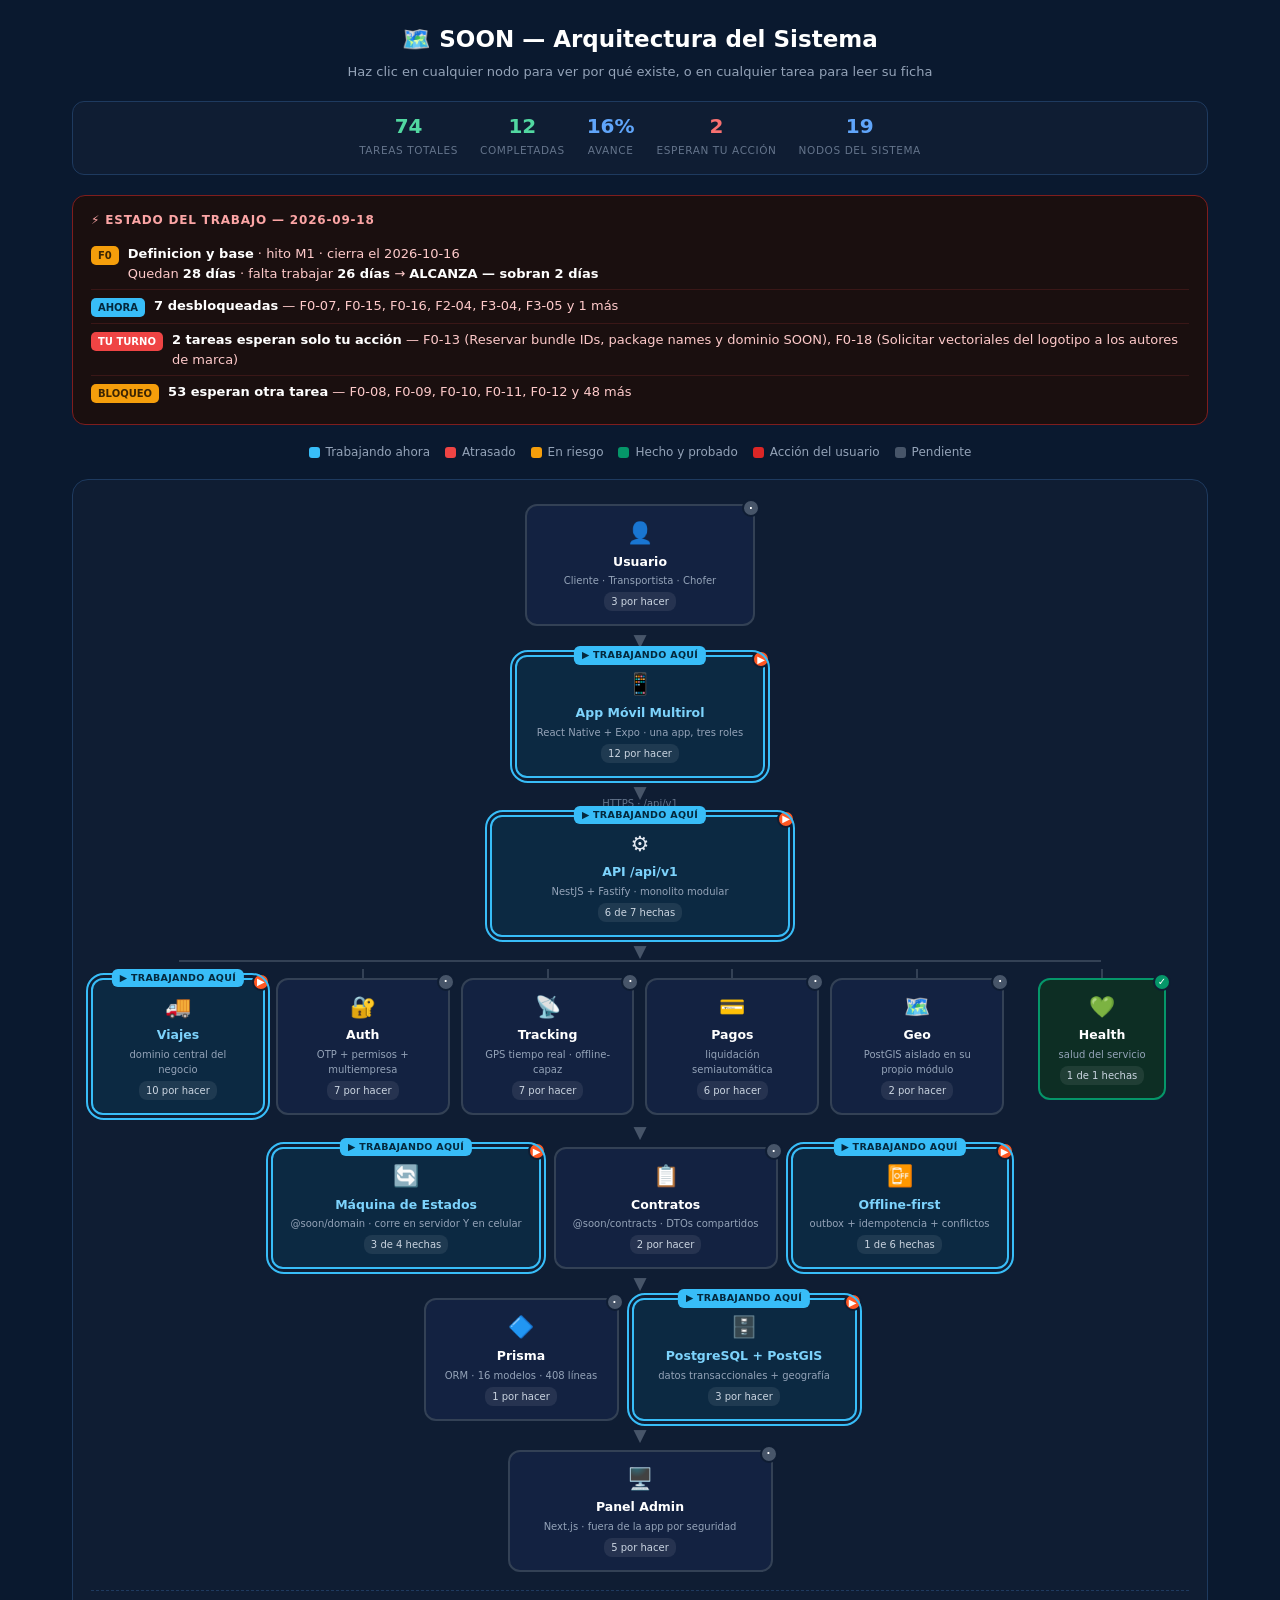
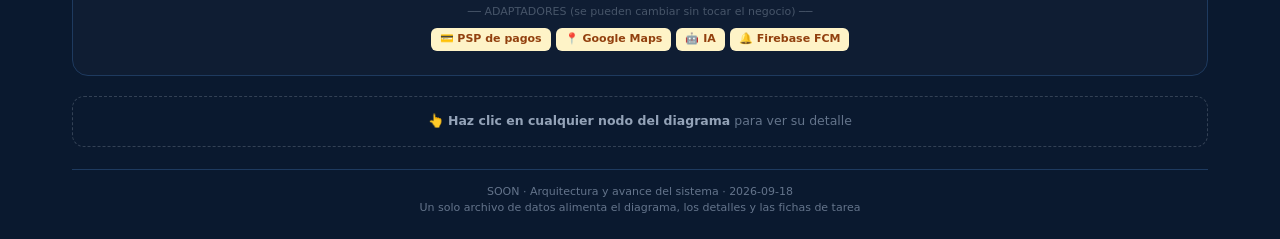
==== commit 7ed4d185: "F0-14 y F0-17 completadas: Fase 0 pasa de deficit -4d a margen +2d F0-17: ROADMAP, STATUS, BACKLOG y" ====
--- a/arquitectura.html
+++ b/arquitectura.html
@@ -226,7 +226,7 @@
 </div>
 
 <script>
-var DATOS = {"meta":{"proyecto":"SOON","version":"1.0","fecha":"2026-09-18","fuente":"E-RL-004-SLT cronograma nivel 3 v1.1","total_tareas":92,"completadas":5,"hoy":"2026-09-18","fases":{"F0":{"nombre":"Definicion y base","semanas":4,"inicio":"2026-09-22","fin":"2026-10-16","hito":"M1","tareas":18},"F1":{"nombre":"Identidad","semanas":3,"inicio":"2026-10-19","fin":"2026-11-06","hito":"M2","tareas":12},"F2":{"nombre":"Marketplace","semanas":4,"inicio":"2026-11-09","fin":"2026-12-04","hito":"M3","tareas":14},"F3":{"nombre":"Ejecucion","semanas":5,"inicio":"2026-12-07","fin":"2027-01-08","hito":"M4","tareas":16},"F4":{"nombre":"Pagos y admin","semanas":3,"inicio":"2027-01-11","fin":"2027-01-29","hito":"M5","tareas":10},"F5":{"nombre":"Beta Android","semanas":3,"inicio":"2027-02-01","fin":"2027-02-19","hito":"M6","tareas":8},"F6":{"nombre":"Piloto Android","semanas":2,"inicio":"2027-02-22","fin":"2027-03-05","hito":"M7","tareas":6},"F7":{"nombre":"iOS","semanas":4,"inicio":"2027-03-08","fin":"2027-04-02","hito":"M8","tareas":8}}},"nodos":[{"id":"api","nombre":"API /api/v1","sub":"NestJS + Fastify · monolito modular","icono":"⚙️","capa":"nucleo","estado":"hecho","porque":"Es el pegamento del sistema: conecta la app móvil con la base de datos, los servicios externos y el dominio compartido. Se eligió monolito modular en vez de 9 microservicios porque una sola persona no puede operar 9 servicios: da la misma separación de responsabilidades sin la complejidad operativa.","conecta":["App móvil","PostgreSQL + PostGIS","Máquina de Estados","Contratos","Panel Admin"],"tareas":["F0-01","F0-02","F0-03","F0-04","F0-05","F0-06","F0-15"],"prueba":{"titulo":"Probado el 18 de septiembre de 2026","items":["Turborepo compiló los 3 paquetes en orden de dependencia en 8,79 s sin errores","El servidor arrancó en menos de 1 s y respondió en localhost:3000/api/v1","Los 5 endpoints responden HTTP 200","El CI quedó configurado con 3 jobs: verificación, auditoría de seguridad, prueba de arranque"]}},{"id":"viajes","nombre":"Viajes","sub":"dominio central del negocio","icono":"🚚","capa":"modulo","estado":"hecho","porque":"El viaje es el corazón de SOON: es lo que se publica, se oferta, se adjudica, se ejecuta y se liquida. Todo el negocio gira alrededor de esta entidad. Si no funciona el viaje, no hay producto.","conecta":["Máquina de Estados","PostgreSQL + PostGIS","Geo"],"tareas":["F2-01","F2-02","F2-03","F2-04","F2-05","F2-06","F2-08","F2-10","F2-11","F2-12"],"prueba":{"titulo":"Probado el 18 de septiembre de 2026","items":["5 endpoints funcionando: listar, buscar por id, resumen, transiciones y cambio de estado","El resumen calcula la comisión: Bs 2.670 sobre Bs 26.700","Cambio de estado exitoso: el viaje #2 pasó de adjudicado a en_transito","Ruta inválida devuelve HTTP 404 correctamente"]}},{"id":"fsm","nombre":"Máquina de Estados","sub":"@soon/domain · corre en servidor Y en celular","icono":"🔄","capa":"dominio","estado":"hecho","porque":"Las rutas Bolivia→Brasil tienen tramos de horas sin señal. Si el servidor fuera la única fuente de verdad, el viaje se detendría justo donde más importa. Al vivir en un paquete compartido (@soon/domain), la misma máquina corre en el celular del chofer y en el servidor: el chofer puede avanzar el estado sin conexión, y cuando recupera señal sincroniza.","conecta":["API /api/v1","App móvil","Offline-first"],"tareas":["F3-01","F3-02","F3-03","F3-04"],"prueba":{"titulo":"La prueba más importante del 18 de septiembre de 2026","items":["Chofer sobre viaje publicado devolvió 0 transiciones — correcto: todavía no puede actuar","Chofer sobre viaje adjudicado devolvió 1 transición: en_transito","Chofer intentó liquidado desde en_transito y el sistema lo RECHAZÓ con HTTP 400"],"nota":"La regla vive en el dominio compartido, no en el controlador. Por eso puede ejecutarse igual en el dispositivo del chofer."}},{"id":"offline","nombre":"Offline-first","sub":"outbox + idempotencia + conflictos","icono":"📴","capa":"dominio","estado":"curso","porque":"Sin esto, el chofer en zona sin señal no puede cambiar estados, ni registrar incidencias, ni tomar el POD: el viaje se congela. Una cola de GPS sola no alcanza. Lo que hay que resolver es qué pasa cuando dos actores modifican el mismo viaje sin conexión. Regla: el admin gana en estados administrativos, el chofer en los operativos de su viaje, y todo conflicto se registra en auditoría.","conecta":["Máquina de Estados","PostgreSQL + PostGIS","Tracking"],"tareas":["F3-05","F3-06","F3-07","F3-08","F3-09","F0-12"],"prueba":{"titulo":"Idempotencia ya probada el 18 de septiembre de 2026","items":["Se envió dos veces la misma transición con el mismo clientTransitionId","La segunda NO duplicó la operación"],"nota":"Eso significa que el chofer sin señal puede reintentar sin miedo a duplicar el cambio de estado."}},{"id":"auth","nombre":"Auth","sub":"OTP + permisos + multiempresa","icono":"🔐","capa":"modulo","estado":"pend","porque":"Sin autenticación no se sabe quién es quién. Y sin control de permisos, un transportista podría ver datos de otro. El aislamiento multiempresa es uno de los 3 riesgos más graves identificados en la revisión de arquitectura.","conecta":["Todos los módulos","App móvil","Panel Admin"],"tareas":["F1-01","F1-02","F1-03","F1-04","F1-05","F1-06","F1-07"],"extra":{"titulo":"Decisión tomada sobre el OTP","texto":"OTP por email primero (casi gratis), WhatsApp después, SMS último. El SMS a Bolivia cuesta US$0,2215 por segmento. Con 500 transportistas serían unos US$220 al mes: más que todo el presupuesto de infraestructura del piloto.","color":"azul"}},{"id":"tracking","nombre":"Tracking","sub":"GPS tiempo real · offline-capaz","icono":"📡","capa":"modulo","estado":"pend","porque":"La trazabilidad es la propuesta de valor frente a los transportistas tradicionales que operan por WhatsApp y llamadas. El cliente quiere ver dónde está su carga, y la prueba de entrega (POD) es la base de la liquidación.","conecta":["PostgreSQL + PostGIS","Google Maps","Offline-first"],"tareas":["F3-10","F3-11","F3-12","F3-13","F3-14","F3-15","F3-16"]},{"id":"pagos","nombre":"Pagos","sub":"liquidación semiautomática","icono":"💳","capa":"modulo","estado":"pend","porque":"El dinero es la razón por la que el transportista usa la plataforma. Pero el split automático salió del MVP: ningún PSP boliviano lo confirmó y era el riesgo crítico del proyecto. En su lugar: liquidación semiautomática con conciliación manual asistida.","conecta":["PSP boliviano","Viajes","Panel Admin"],"tareas":["F4-01","F4-02","F4-03","F4-04","F4-05","F4-06"]},{"id":"geo","nombre":"Geo","sub":"PostGIS aislado en su propio módulo","icono":"🗺️","capa":"modulo","estado":"pend","porque":"El producto tiene 6 consultas geoespaciales inherentes: camiones cerca del origen, matching flete-vehículo, cotización por ruta, tracking, alertas de desvío y cobertura por zona. Sin PostGIS esto se hace con bounding box en columnas numéricas: funciona con 100 vehículos y colapsa con 2.000, que es la meta del año uno.","conecta":["PostgreSQL + PostGIS","Viajes","Tracking"],"tareas":["F2-07","F2-09"],"extra":{"titulo":"Por qué va aislado","texto":"Prisma no soporta PostGIS nativamente: se usa SQL crudo ($queryRaw). Por eso TODAS las consultas geoespaciales viven en un módulo propio. Si algún día se cambia el ORM, el negocio no se toca.","color":"amarillo"}},{"id":"health","nombre":"Health","sub":"salud del servicio","icono":"💚","capa":"modulo","estado":"hecho","porque":"Es lo que consulta el balanceador de carga y el CI para saber si el sistema está vivo. Sin esto no se puede monitorear ni desplegar con seguridad.","conecta":["API /api/v1"],"tareas":["F0-05"],"prueba":{"titulo":"Probado el 18 de septiembre de 2026","items":["Endpoint de salud respondiendo HTTP 200","Verificado automáticamente en el job de arranque del CI"]}},{"id":"contracts","nombre":"Contratos","sub":"@soon/contracts · DTOs compartidos","icono":"📋","capa":"dominio","estado":"hecho","porque":"Si el backend cambia un campo y la app no, la app se rompe en producción. Al compartir los tipos, TypeScript avisa del desajuste antes de compilar. Esto es lo que evita lo que el ADR-001 llama duplicar contratos entre API y móvil.","conecta":["API /api/v1","App móvil","Panel Admin","Adaptadores"],"tareas":["F0-09","F0-10"],"prueba":{"titulo":"Base funcionando el 18 de septiembre de 2026","items":["ViajeDTO, CambiarEstadoDTO, TransicionDTO, HealthDTO y ErrorDTO ya definidos y en uso por la API"]}},{"id":"prisma","nombre":"Prisma","sub":"ORM · 16 modelos · 408 líneas","icono":"🔷","capa":"datos","estado":"pend","porque":"El esquema de datos es la forma del negocio. Ya existe uno de 16 modelos (User, Company, Vehicle, Trip, TripBid, Payment, POD...) escrito en el esqueleto anterior: es válido y se reutiliza.","conecta":["PostgreSQL + PostGIS","API /api/v1"],"tareas":["F0-08"]},{"id":"db","nombre":"PostgreSQL + PostGIS","sub":"datos transaccionales + geografía","icono":"🗄️","capa":"datos","estado":"user","porque":"Es donde vive todo: usuarios, viajes, ofertas, pagos, documentos. PostgreSQL porque es transaccional y auditable. PostGIS porque el producto es intrínsecamente geográfico.","conecta":["Prisma","Geo","Todos los módulos"],"tareas":["F0-07","F0-08","F0-11"],"extra":{"titulo":"Bloqueador actual","texto":"Requiere Docker Desktop instalado, que todavía no está. Alternativa: PostgreSQL nativo en Windows.","color":"rojo"}},{"id":"app","nombre":"App Móvil Multirol","sub":"React Native + Expo · una app, tres roles","icono":"📱","capa":"cliente","estado":"pend","porque":"Es el producto. Sin app no hay marketplace. Es una sola app con roles (Cliente / Transportista-Chofer), no tres apps separadas. Con una persona a 3-4 h por día, mantener 3 apps implicaría 3 fichas de tienda, 3 pipelines y 3 ciclos de actualización. Ahorra 3-4 semanas y hace que iOS reutilice toda la base.","conecta":["API /api/v1","Máquina de Estados","Contratos","Firebase FCM"],"tareas":["F0-16","F1-08","F1-09","F1-10","F2-09","F2-10","F2-13","F3-15","F5-01","F5-02","F7-01","F7-02"]},{"id":"admin","nombre":"Panel Admin","sub":"Next.js · fuera de la app por seguridad","icono":"🖥️","capa":"cliente","estado":"pend","porque":"El admin va FUERA de la app móvil. Es una decisión de seguridad: es la unidad que controla todo (usuarios, KYC, viajes, incidencias). Si estuviera dentro de la app, cualquier usuario con ingeniería inversa podría intentar escalar privilegios.","conecta":["API /api/v1","Pagos","Auth"],"tareas":["F4-07","F4-08","F4-09","F4-10","F1-12"],"extra":{"titulo":"Decisión abierta (DA-6)","texto":"El usuario lo imagina como una unidad master que controla por módulos y sockets. Pendiente de análisis profundo antes de implementar.","color":"amarillo"}},{"id":"usuario","nombre":"Usuario","sub":"Cliente · Transportista · Chofer","icono":"👤","capa":"cliente","estado":"pend","porque":"Son los tres roles que definen el producto: quien necesita mover carga, quien la mueve y quien supervisa. Cada uno ve una interfaz distinta de la misma app.","conecta":["App Móvil Multirol","Panel Admin"],"tareas":["F1-08","F1-09","F1-12"]},{"id":"psp","nombre":"PSP de pagos","sub":"Libélula · dLocal","icono":"💳","capa":"adaptador","estado":"pend","porque":"Si mañana cambia el proveedor de pagos o aparece uno con mejor tarifa, solo se cambia el adaptador, no el negocio. Eso es lo que hace viable el MVP sin tener el PSP confirmado.","conecta":["Pagos","Contratos"],"tareas":["F0-09","F4-02"]},{"id":"maps","nombre":"Google Maps","sub":"Geocoding · Routes · ETA","icono":"📍","capa":"adaptador","estado":"pend","porque":"Google Maps es caro y su precio puede cambiar. Con el adaptador se puede migrar a otro proveedor de mapas sin tocar la lógica de viajes ni de tracking.","conecta":["Tracking","Geo","Contratos"],"tareas":["F0-09"]},{"id":"ia","nombre":"IA","sub":"AIProvider · contrato ahora, IA en Fase 2","icono":"🤖","capa":"adaptador","estado":"pend","porque":"La IA aduanera salió del MVP: crea expectativa de responsabilidad legal por asesoría, y cada módulo extra desplaza la fecha del piloto. Pero el contrato sí se define ahora, con una implementación vacía, para que entre después sin refactor.","conecta":["Contratos","API /api/v1"],"tareas":["F0-10"],"extra":{"titulo":"Regla vinculante","texto":"Las apps nunca llaman a la IA directamente. Siempre a través del backend. Así se controlan los costos y no se expone la clave.","color":"rojo"}},{"id":"fcm","nombre":"Firebase FCM","sub":"notificaciones push","icono":"🔔","capa":"adaptador","estado":"pend","porque":"Para avisarle al transportista que hay una carga nueva y al cliente que el camión está llegando. Gratis hasta volúmenes altos.","conecta":["App Móvil Multirol","Tracking","Contratos"],"tareas":["F0-09","F2-13","F3-14"]}],"tareas":{"F0-01":{"nombre":"Crear monorepo pnpm + Turborepo","fase":"F0","dias":1,"estado":"hecho","fecha":"2026-09-18","depende":[],"entregable":"package.json, pnpm-workspace.yaml, turbo.json","porque":"Sin un solo repositorio con paquetes compartidos, la máquina de estados no puede correr a la vez en el servidor y en el celular. Esto es lo que hace posible el offline-first."},"F0-02":{"nombre":"Configurar TypeScript base + ESLint + Prettier","fase":"F0","dias":1,"estado":"hecho","fecha":"2026-09-18","depende":["F0-01"],"entregable":"packages/config/","porque":"El modo estricto de TypeScript atrapa los errores de tipo antes de ejecutar. Con una sola persona programando, el compilador es el revisor que no tienes."},"F0-03":{"nombre":"Estructura de carpetas según ADR-002 (1 app móvil)","fase":"F0","dias":0.5,"estado":"hecho","fecha":"2026-09-18","depende":["F0-01"],"entregable":"apps/mobile, apps/api, packages/*","porque":"Fija dónde vive cada cosa antes de escribir código. Sin esto, cada archivo nuevo es una decisión y el proyecto se dispersa."},"F0-04":{"nombre":"CI/CD con GitHub Actions (lint + tipos + tests + build)","fase":"F0","dias":1.5,"estado":"hecho","fecha":"2026-09-18","depende":["F0-02","F0-03"],"entregable":".github/workflows/ci.yml","porque":"Es el guardián automático: revisa cada cambio sin que tengas que acordarte. Es lo que compensa no tener un compañero que revise tu código."},"F0-05":{"nombre":"PROTOTIPO: módulo NestJS + Fastify","fase":"F0","dias":2,"estado":"hecho","fecha":"2026-09-18","depende":["F0-03"],"entregable":"Módulo health funcionando","porque":"PUNTO DE NO RETORNO. Validaba si la curva de aprendizaje era viable con 3-4 h por día. Resultado: VIABLE. El riesgo principal del proyecto quedó despejado con un prototipo funcional, no con una opinión."},"F0-06":{"nombre":"Validación de curva de aprendizaje (reporte honesto)","fase":"F0","dias":0.5,"estado":"hecho","fecha":"2026-09-18","depende":["F0-05"],"entregable":"Nota en progress/ con hallazgos","porque":"Registra qué costó, qué falló y qué se aprendió, para no repetir los mismos tropiezos en el próximo módulo."},"F0-07":{"nombre":"Docker Compose: PostgreSQL + PostGIS + Redis","fase":"F0","dias":1,"estado":"pend","depende":["F0-01"],"entregable":"docker-compose.yml","porque":"Levanta la base de datos real con un comando. Sin esto no se puede probar nada que dependa de datos."},"F0-08":{"nombre":"Prisma init + schema base + CREATE EXTENSION postgis","fase":"F0","dias":1.5,"estado":"pend","depende":["F0-07"],"entregable":"packages/database/","porque":"Traduce los 16 modelos del negocio a la base real y habilita las consultas geográficas."},"F0-09":{"nombre":"Contratos de adaptadores: pagos, IA, mapas, archivos, auth, mensajería","fase":"F0","dias":2,"estado":"pend","depende":["F0-08"],"entregable":"packages/contracts/providers/","porque":"Define la forma de cada servicio externo antes de contratarlo. Permite construir el MVP completo aunque el PSP boliviano todavía no esté confirmado."},"F0-10":{"nombre":"Contrato de AIProvider","fase":"F0","dias":0.5,"estado":"pend","depende":["F0-09"],"entregable":"Interfaz + stub","porque":"Deja la puerta abierta a la IA sin que entre al MVP. Cuando llegue su momento, entra sin refactor."},"F0-11":{"nombre":"Diseño de aislamiento multiempresa (tenantId + row-level)","fase":"F0","dias":1.5,"estado":"pend","depende":["F0-08"],"entregable":"Documento de diseño","porque":"Evita que una empresa vea los datos de otra. Es uno de los 3 riesgos más graves detectados en la revisión de arquitectura."},"F0-12":{"nombre":"Diseño offline-first: outbox, idempotencia, conflictos","fase":"F0","dias":2,"estado":"pend","depende":["F0-08"],"entregable":"Documento de diseño (ADR-005)","porque":"Es el diseño que hace posible operar en los tramos sin señal. El ADR-005 ya está escrito y aprobado."},"F0-13":{"nombre":"Reservar bundle IDs, package names y dominio SOON","fase":"F0","dias":0.5,"estado":"user","depende":[],"entregable":"Cuentas reservadas","porque":"Sin los identificadores reservados no se puede publicar en las tiendas ni configurar las notificaciones push. Es acción del usuario."},"F0-14":{"nombre":"packages/brand: tokens de marca + assets","fase":"F0","dias":2,"estado":"pend","depende":[],"entregable":"Tokens propagándose","porque":"Centraliza colores, tipografía y logos para que la app y el panel se vean como el mismo producto."},"F0-15":{"nombre":"Entornos dev/test/pilot/prod + gestión de secretos","fase":"F0","dias":1.5,"estado":"pend","depende":["F0-04"],"entregable":"Configuración desplegable","porque":"Separa los datos de prueba de los datos reales. Sin esto, una prueba puede borrar información de un cliente."},"F0-16":{"nombre":"Arquitectura UX base con Expo Router (1 app, 3 roles)","fase":"F0","dias":2,"estado":"pend","depende":["F0-03"],"entregable":"Navegación por rol","porque":"Define cómo se ve la app antes de construir cada pantalla. Es lo que permite que una sola app sirva a tres roles distintos sin confundir al chofer."},"F0-17":{"nombre":"Artefactos docs/: ROADMAP, BACKLOG, STATUS, CHANGELOG","fase":"F0","dias":1,"estado":"pend","depende":[],"entregable":"docs/ completo","porque":"Es la memoria del proyecto. Sin esto, en tres semanas no vas a recordar por qué se decidió algo."},"F0-18":{"nombre":"Solicitar vectoriales del logotipo a los autores de marca","fase":"F0","dias":0.5,"estado":"user","depende":[],"entregable":"Solicitud enviada","porque":"Sin los archivos vectoriales no se pueden generar los iconos de las tiendas ni los assets de la app. Es acción del usuario."},"F1-01":{"nombre":"Autenticación: registro + login","fase":"F1","dias":2,"estado":"pend","depende":["F0-08"],"porque":"Es la puerta de entrada: sin saber quién es quién no se puede proteger nada."},"F1-02":{"nombre":"OTP por email (canal primario, DA-1)","fase":"F1","dias":2,"estado":"pend","depende":["F1-01"],"porque":"El email es casi gratis y basta para el piloto. Se eligió primero por costo, no por elegancia."},"F1-03":{"nombre":"OTP WhatsApp (canal secundario)","fase":"F1","dias":1.5,"estado":"pend","depende":["F1-02"],"porque":"En Bolivia el WhatsApp es el canal real de comunicación. Es el respaldo natural del email."},"F1-04":{"nombre":"Sesiones revocables + recuperación de cuenta","fase":"F1","dias":1.5,"estado":"pend","depende":["F1-01"],"porque":"Permite cerrar el acceso de un dispositivo perdido o robado, algo crítico en transporte."},"F1-05":{"nombre":"RBAC con permisos verificados en backend","fase":"F1","dias":2,"estado":"pend","depende":["F1-01"],"porque":"Los permisos se verifican en el servidor, nunca solo en la app. Cualquiera puede modificar una app; el servidor no."},"F1-06":{"nombre":"Aislamiento multiempresa (tenantId + row-level)","fase":"F1","dias":3,"estado":"pend","depende":["F1-05"],"porque":"Es el candado que impide que una empresa vea los datos de otra."},"F1-07":{"nombre":"Pruebas de penetración entre organizaciones","fase":"F1","dias":2,"estado":"pend","depende":["F1-06"],"porque":"Verifica de verdad que el candado funciona, intentando romperlo a propósito."},"F1-08":{"nombre":"Registro de empresa cliente","fase":"F1","dias":2,"estado":"pend","depende":["F1-06"],"porque":"Es el alta del lado que paga por mover carga."},"F1-09":{"nombre":"Registro de transportista y chofer","fase":"F1","dias":2,"estado":"pend","depende":["F1-06"],"porque":"Es el alta del lado que ejecuta el transporte. El chofer necesita una interfaz mucho más simple que el transportista."},"F1-10":{"nombre":"Registro de vehículo + documentos (RUAT, licencia, carnet)","fase":"F1","dias":2,"estado":"pend","depende":["F1-09"],"porque":"Sin documentos verificados no hay confianza para asignar una carga."},"F1-11":{"nombre":"Carga segura de archivos (URLs firmadas)","fase":"F1","dias":1.5,"estado":"pend","depende":["F0-09"],"porque":"Los documentos y las fotos del POD no pueden quedar en un enlace público. Las URLs firmadas caducan."},"F1-12":{"nombre":"Flujo KYC: revisión y aprobación por admin","fase":"F1","dias":2,"estado":"pend","depende":["F1-10"],"porque":"Es el filtro humano que aprueba a quién entra a la plataforma."},"F2-01":{"nombre":"Modelo de datos: Trip, Load, Offer","fase":"F2","dias":2,"estado":"pend","depende":["F1-06"],"porque":"Define las tres entidades del marketplace. Todo lo demás se construye encima."},"F2-02":{"nombre":"Crear solicitud de flete (todos los campos)","fase":"F2","dias":2.5,"estado":"pend","depende":["F2-01"],"porque":"Es el primer paso del negocio: alguien publica que necesita mover carga."},"F2-03":{"nombre":"Catálogo de tipos de transporte (7 categorías)","fase":"F2","dias":1,"estado":"pend","depende":["F2-01"],"porque":"Clasifica la oferta y la demanda para poder cruzarlas."},"F2-04":{"nombre":"★ Decidir y parametrizar comisión (B-08 pendiente)","fase":"F2","dias":0.5,"estado":"pend","depende":[],"porque":"Es el modelo de ingreso del negocio. Sin este número no se puede cotizar ni liquidar. Sigue pendiente de decisión entre 10% y 10-15%."},"F2-05":{"nombre":"Motor de tarifa base: ruta + multiplicador camión/peso","fase":"F2","dias":3,"estado":"pend","depende":["F2-01"],"porque":"Automatiza el precio para que no haya que negociar cada viaje desde cero."},"F2-06":{"nombre":"Tarifa manual dinámica (ajuste por combustible/época/demanda)","fase":"F2","dias":2,"estado":"pend","depende":["F2-05"],"porque":"El precio del transporte en Bolivia cambia por bloqueos, combustible y época. El sistema debe poder ajustarlo sin reprogramar."},"F2-07":{"nombre":"Módulo geo/ con PostGIS (consultas aisladas)","fase":"F2","dias":2.5,"estado":"pend","depende":["F2-01"],"porque":"Habilita las 6 consultas geográficas del producto en un solo lugar aislado."},"F2-08":{"nombre":"Cotización instantánea + fallback a ofertas","fase":"F2","dias":2,"estado":"pend","depende":["F2-07"],"porque":"Da una respuesta inmediata al cliente, y si no hay tarifa calculable, deja que los transportistas oferten."},"F2-09":{"nombre":"Publicar y filtrar oportunidades (radio geográfico)","fase":"F2","dias":2.5,"estado":"pend","depende":["F2-07"],"porque":"El transportista solo debe ver cargas que le sirven: cerca de donde está, no todas las del país."},"F2-10":{"nombre":"Ofertas: crear, editar, retirar","fase":"F2","dias":2,"estado":"pend","depende":["F2-09"],"porque":"Es el mecanismo por el que el transportista propone su precio."},"F2-11":{"nombre":"Puja controlada + contraoferta","fase":"F2","dias":2,"estado":"pend","depende":["F2-10"],"porque":"Permite negociar sin salir de la plataforma ni volver al WhatsApp."},"F2-12":{"nombre":"Adjudicación y creación de viaje","fase":"F2","dias":2,"estado":"pend","depende":["F2-11"],"porque":"Es el momento en que una oferta se convierte en un compromiso real y nace el viaje."},"F2-13":{"nombre":"Notificaciones del marketplace (push)","fase":"F2","dias":2,"estado":"pend","depende":["F0-09"],"porque":"Sin aviso, el transportista no se entera de que hay carga nueva y la oportunidad se pierde."},"F2-14":{"nombre":"Pruebas E2E del flujo marketplace","fase":"F2","dias":2,"estado":"pend","depende":["F2-12"],"porque":"Verifica el flujo completo de punta a punta, no cada pieza por separado."},"F3-01":{"nombre":"Máquina de estados (11 + 2 alternativos) en backend","fase":"F3","dias":2.5,"estado":"hecho","fecha":"2026-09-18","depende":["F2-12"],"porque":"Define qué estados puede tener un viaje y quién puede moverlos. Es la ley del sistema.","nota":"La versión base ya corre con 6 estados."},"F3-02":{"nombre":"Validación de transiciones: permisos, condiciones, evidencia","fase":"F3","dias":2,"estado":"hecho","fecha":"2026-09-18","depende":["F3-01"],"porque":"Impide que alguien salte un paso, como liquidar un viaje que nunca se entregó."},"F3-03":{"nombre":"★ Máquina de estados REPLICABLE en packages/domain","fase":"F3","dias":3,"estado":"hecho","fecha":"2026-09-18","depende":["F3-01"],"porque":"Es la decisión que hace posible todo el offline-first: la misma regla corre en el servidor y en el celular sin duplicar código.","nota":"Implementada en @soon/domain."},"F3-04":{"nombre":"TripTransition — historial auditable","fase":"F3","dias":1.5,"estado":"pend","depende":["F3-01"],"porque":"Registra quién cambió qué y cuándo. Sin este historial no hay forma de resolver una disputa."},"F3-05":{"nombre":"SyncOutbox en SQLite (cliente)","fase":"F3","dias":3,"estado":"pend","depende":["F3-03"],"porque":"Es la cola que guarda en el celular lo que no se pudo enviar, para mandarlo cuando vuelva la señal."},"F3-06":{"nombre":"Idempotencia con clientTransitionId","fase":"F3","dias":2.5,"estado":"hecho","fecha":"2026-09-18","depende":["F3-05"],"porque":"Evita que un reintento sin señal duplique el cambio de estado.","nota":"Probado: la segunda petición idéntica no duplicó la operación."},"F3-07":{"nombre":"Resolución de conflictos + AuditLog","fase":"F3","dias":3,"estado":"pend","depende":["F3-06"],"porque":"Define qué pasa cuando dos actores modifican el mismo viaje sin conexión: el admin gana lo administrativo, el chofer lo operativo de su viaje, y todo conflicto queda auditado."},"F3-08":{"nombre":"Sincronización: reintentos, backoff, resolución","fase":"F3","dias":2.5,"estado":"pend","depende":["F3-07"],"porque":"Hace que la sincronización sea paciente y no sature la red cuando vuelve la señal."},"F3-09":{"nombre":"Pruebas de operación sin conexión (modo avión)","fase":"F3","dias":2,"estado":"pend","depende":["F3-08"],"porque":"Es la única prueba que demuestra de verdad que el offline funciona: con el celular en modo avión."},"F3-10":{"nombre":"Captura y transmisión de ubicación (buffer, reintentos)","fase":"F3","dias":2.5,"estado":"pend","depende":["F3-05"],"porque":"Es la base del tracking: guardar la posición aunque no haya señal y enviarla después."},"F3-11":{"nombre":"Tracking adaptativo + criterio medible de batería","fase":"F3","dias":2.5,"estado":"pend","depende":["F3-10"],"porque":"Un GPS que transmite siempre agota la batería del chofer en horas. Debe adaptarse al movimiento."},"F3-12":{"nombre":"Mapa en tiempo real con degradación sin conectividad","fase":"F3","dias":3,"estado":"pend","depende":["F3-11"],"porque":"Debe seguir mostrando algo útil cuando se cae la conexión, no una pantalla vacía."},"F3-13":{"nombre":"Registro de incidencias (funciona offline)","fase":"F3","dias":2,"estado":"pend","depende":["F3-05"],"porque":"Un pinchazo o un bloqueo ocurren justo donde no hay señal. La incidencia debe poder registrarse igual."},"F3-14":{"nombre":"Alertas y notificaciones push","fase":"F3","dias":2,"estado":"pend","depende":["F0-09"],"porque":"Avisa al cliente de la llegada y al transportista de cualquier desvío."},"F3-15":{"nombre":"POD verificable: foto + firma + hash + timestamp + GPS","fase":"F3","dias":3,"estado":"pend","depende":["F3-05"],"porque":"Es la prueba de entrega y la base de la liquidación. Sin POD verificable no hay forma de cobrar ni de defenderse de un reclamo."},"F3-16":{"nombre":"Verificación cruzada de POD al sincronizar","fase":"F3","dias":2,"estado":"pend","depende":["F3-15"],"porque":"Detecta si el POD fue alterado entre el celular y el servidor."},"F4-01":{"nombre":"Contrato PaymentProvider + ledger inmutable","fase":"F4","dias":2.5,"estado":"pend","depende":["F0-09"],"porque":"Un registro de movimientos que no se puede editar es lo que hace auditable el dinero."},"F4-02":{"nombre":"Integración con PSP boliviano (o stub si no hay)","fase":"F4","dias":3,"estado":"pend","depende":["F4-01"],"porque":"Conecta con el proveedor de pagos real. Si no está confirmado, se construye contra el stub y se cambia después sin tocar el negocio."},"F4-03":{"nombre":"Flujo de cobro al cliente","fase":"F4","dias":2.5,"estado":"pend","depende":["F4-02"],"porque":"Es el momento en que entra el dinero."},"F4-04":{"nombre":"Liquidación semiautomática al transportista","fase":"F4","dias":3,"estado":"pend","depende":["F4-02"],"porque":"Reemplaza el split automático que salió del MVP. Calcula cuánto le toca a cada parte y deja la conciliación asistida."},"F4-05":{"nombre":"Conciliación: panel + registro manual","fase":"F4","dias":3,"estado":"pend","depende":["F4-04"],"porque":"Permite cuadrar lo que dice el banco con lo que dice el sistema, aunque la conciliación no sea automática."},"F4-06":{"nombre":"Comprobantes y facturación","fase":"F4","dias":2,"estado":"pend","depende":["F4-03"],"porque":"En Bolivia sin comprobante no hay cierre contable para el cliente."},"F4-07":{"nombre":"Panel admin: gestión de usuarios y KYC","fase":"F4","dias":3,"estado":"pend","depende":["F1-12"],"porque":"Es donde el administrador aprueba, suspende o corrige cuentas."},"F4-08":{"nombre":"Panel admin: supervisión de viajes","fase":"F4","dias":3,"estado":"pend","depende":["F4-07"],"porque":"Permite ver todos los viajes en curso y detectar cuál se atascó."},"F4-09":{"nombre":"Panel admin: incidencias y disputas","fase":"F4","dias":2.5,"estado":"pend","depende":["F4-08"],"porque":"Cuando cliente y transportista no coinciden, alguien tiene que resolver con evidencia."},"F4-10":{"nombre":"Auditoría transversal (AuditLog) consultable","fase":"F4","dias":2,"estado":"pend","depende":["F3-07"],"porque":"Convierte el registro de conflictos en algo que se puede consultar y usar como prueba."},"F5-01":{"nombre":"Beta cerrada Android","fase":"F5","dias":0,"estado":"pend","depende":["F4-10"],"porque":"Primera prueba con usuarios reales antes de abrir al público."},"F5-02":{"nombre":"Corrección de hallazgos de beta","fase":"F5","dias":0,"estado":"pend","depende":["F5-01"],"porque":"Los errores que aparecen con usuarios reales no se ven en las pruebas internas."},"F7-01":{"nombre":"Adaptación iOS","fase":"F7","dias":0,"estado":"pend","depende":["F5-02"],"porque":"Reutiliza toda la base ya construida para Android. Son 4 semanas, no 28."},"F7-02":{"nombre":"Publicación en App Store","fase":"F7","dias":0,"estado":"pend","depende":["F7-01"],"porque":"Cierra el ciclo de producto en las dos tiendas."}}};
+/*__DATOS_INICIO__*/var DATOS = {"meta":{"proyecto":"SOON","version":"1.0","fecha":"2026-09-18","fuente":"E-RL-004-SLT cronograma nivel 3 v1.1","total_tareas":92,"completadas":5,"hoy":"2026-09-18","fases":{"F0":{"nombre":"Definicion y base","semanas":4,"inicio":"2026-09-22","fin":"2026-10-16","hito":"M1","tareas":18},"F1":{"nombre":"Identidad","semanas":3,"inicio":"2026-10-19","fin":"2026-11-06","hito":"M2","tareas":12},"F2":{"nombre":"Marketplace","semanas":4,"inicio":"2026-11-09","fin":"2026-12-04","hito":"M3","tareas":14},"F3":{"nombre":"Ejecucion","semanas":5,"inicio":"2026-12-07","fin":"2027-01-08","hito":"M4","tareas":16},"F4":{"nombre":"Pagos y admin","semanas":3,"inicio":"2027-01-11","fin":"2027-01-29","hito":"M5","tareas":10},"F5":{"nombre":"Beta Android","semanas":3,"inicio":"2027-02-01","fin":"2027-02-19","hito":"M6","tareas":8},"F6":{"nombre":"Piloto Android","semanas":2,"inicio":"2027-02-22","fin":"2027-03-05","hito":"M7","tareas":6},"F7":{"nombre":"iOS","semanas":4,"inicio":"2027-03-08","fin":"2027-04-02","hito":"M8","tareas":8}},"actualizado":"2026-09-18"},"nodos":[{"id":"api","nombre":"API /api/v1","sub":"NestJS + Fastify · monolito modular","icono":"⚙️","capa":"nucleo","estado":"hecho","porque":"Es el pegamento del sistema: conecta la app móvil con la base de datos, los servicios externos y el dominio compartido. Se eligió monolito modular en vez de 9 microservicios porque una sola persona no puede operar 9 servicios: da la misma separación de responsabilidades sin la complejidad operativa.","conecta":["App móvil","PostgreSQL + PostGIS","Máquina de Estados","Contratos","Panel Admin"],"tareas":["F0-01","F0-02","F0-03","F0-04","F0-05","F0-06","F0-15"],"prueba":{"titulo":"Probado el 18 de septiembre de 2026","items":["Turborepo compiló los 3 paquetes en orden de dependencia en 8,79 s sin errores","El servidor arrancó en menos de 1 s y respondió en localhost:3000/api/v1","Los 5 endpoints responden HTTP 200","El CI quedó configurado con 3 jobs: verificación, auditoría de seguridad, prueba de arranque"]}},{"id":"viajes","nombre":"Viajes","sub":"dominio central del negocio","icono":"🚚","capa":"modulo","estado":"hecho","porque":"El viaje es el corazón de SOON: es lo que se publica, se oferta, se adjudica, se ejecuta y se liquida. Todo el negocio gira alrededor de esta entidad. Si no funciona el viaje, no hay producto.","conecta":["Máquina de Estados","PostgreSQL + PostGIS","Geo"],"tareas":["F2-01","F2-02","F2-03","F2-04","F2-05","F2-06","F2-08","F2-10","F2-11","F2-12"],"prueba":{"titulo":"Probado el 18 de septiembre de 2026","items":["5 endpoints funcionando: listar, buscar por id, resumen, transiciones y cambio de estado","El resumen calcula la comisión: Bs 2.670 sobre Bs 26.700","Cambio de estado exitoso: el viaje #2 pasó de adjudicado a en_transito","Ruta inválida devuelve HTTP 404 correctamente"]}},{"id":"fsm","nombre":"Máquina de Estados","sub":"@soon/domain · corre en servidor Y en celular","icono":"🔄","capa":"dominio","estado":"hecho","porque":"Las rutas Bolivia→Brasil tienen tramos de horas sin señal. Si el servidor fuera la única fuente de verdad, el viaje se detendría justo donde más importa. Al vivir en un paquete compartido (@soon/domain), la misma máquina corre en el celular del chofer y en el servidor: el chofer puede avanzar el estado sin conexión, y cuando recupera señal sincroniza.","conecta":["API /api/v1","App móvil","Offline-first"],"tareas":["F3-01","F3-02","F3-03","F3-04"],"prueba":{"titulo":"La prueba más importante del 18 de septiembre de 2026","items":["Chofer sobre viaje publicado devolvió 0 transiciones — correcto: todavía no puede actuar","Chofer sobre viaje adjudicado devolvió 1 transición: en_transito","Chofer intentó liquidado desde en_transito y el sistema lo RECHAZÓ con HTTP 400"],"nota":"La regla vive en el dominio compartido, no en el controlador. Por eso puede ejecutarse igual en el dispositivo del chofer."}},{"id":"offline","nombre":"Offline-first","sub":"outbox + idempotencia + conflictos","icono":"📴","capa":"dominio","estado":"curso","porque":"Sin esto, el chofer en zona sin señal no puede cambiar estados, ni registrar incidencias, ni tomar el POD: el viaje se congela. Una cola de GPS sola no alcanza. Lo que hay que resolver es qué pasa cuando dos actores modifican el mismo viaje sin conexión. Regla: el admin gana en estados administrativos, el chofer en los operativos de su viaje, y todo conflicto se registra en auditoría.","conecta":["Máquina de Estados","PostgreSQL + PostGIS","Tracking"],"tareas":["F3-05","F3-06","F3-07","F3-08","F3-09","F0-12"],"prueba":{"titulo":"Idempotencia ya probada el 18 de septiembre de 2026","items":["Se envió dos veces la misma transición con el mismo clientTransitionId","La segunda NO duplicó la operación"],"nota":"Eso significa que el chofer sin señal puede reintentar sin miedo a duplicar el cambio de estado."}},{"id":"auth","nombre":"Auth","sub":"OTP + permisos + multiempresa","icono":"🔐","capa":"modulo","estado":"pend","porque":"Sin autenticación no se sabe quién es quién. Y sin control de permisos, un transportista podría ver datos de otro. El aislamiento multiempresa es uno de los 3 riesgos más graves identificados en la revisión de arquitectura.","conecta":["Todos los módulos","App móvil","Panel Admin"],"tareas":["F1-01","F1-02","F1-03","F1-04","F1-05","F1-06","F1-07"],"extra":{"titulo":"Decisión tomada sobre el OTP","texto":"OTP por email primero (casi gratis), WhatsApp después, SMS último. El SMS a Bolivia cuesta US$0,2215 por segmento. Con 500 transportistas serían unos US$220 al mes: más que todo el presupuesto de infraestructura del piloto.","color":"azul"}},{"id":"tracking","nombre":"Tracking","sub":"GPS tiempo real · offline-capaz","icono":"📡","capa":"modulo","estado":"pend","porque":"La trazabilidad es la propuesta de valor frente a los transportistas tradicionales que operan por WhatsApp y llamadas. El cliente quiere ver dónde está su carga, y la prueba de entrega (POD) es la base de la liquidación.","conecta":["PostgreSQL + PostGIS","Google Maps","Offline-first"],"tareas":["F3-10","F3-11","F3-12","F3-13","F3-14","F3-15","F3-16"]},{"id":"pagos","nombre":"Pagos","sub":"liquidación semiautomática","icono":"💳","capa":"modulo","estado":"pend","porque":"El dinero es la razón por la que el transportista usa la plataforma. Pero el split automático salió del MVP: ningún PSP boliviano lo confirmó y era el riesgo crítico del proyecto. En su lugar: liquidación semiautomática con conciliación manual asistida.","conecta":["PSP boliviano","Viajes","Panel Admin"],"tareas":["F4-01","F4-02","F4-03","F4-04","F4-05","F4-06"]},{"id":"geo","nombre":"Geo","sub":"PostGIS aislado en su propio módulo","icono":"🗺️","capa":"modulo","estado":"pend","porque":"El producto tiene 6 consultas geoespaciales inherentes: camiones cerca del origen, matching flete-vehículo, cotización por ruta, tracking, alertas de desvío y cobertura por zona. Sin PostGIS esto se hace con bounding box en columnas numéricas: funciona con 100 vehículos y colapsa con 2.000, que es la meta del año uno.","conecta":["PostgreSQL + PostGIS","Viajes","Tracking"],"tareas":["F2-07","F2-09"],"extra":{"titulo":"Por qué va aislado","texto":"Prisma no soporta PostGIS nativamente: se usa SQL crudo ($queryRaw). Por eso TODAS las consultas geoespaciales viven en un módulo propio. Si algún día se cambia el ORM, el negocio no se toca.","color":"amarillo"}},{"id":"health","nombre":"Health","sub":"salud del servicio","icono":"💚","capa":"modulo","estado":"hecho","porque":"Es lo que consulta el balanceador de carga y el CI para saber si el sistema está vivo. Sin esto no se puede monitorear ni desplegar con seguridad.","conecta":["API /api/v1"],"tareas":["F0-05"],"prueba":{"titulo":"Probado el 18 de septiembre de 2026","items":["Endpoint de salud respondiendo HTTP 200","Verificado automáticamente en el job de arranque del CI"]}},{"id":"contracts","nombre":"Contratos","sub":"@soon/contracts · DTOs compartidos","icono":"📋","capa":"dominio","estado":"hecho","porque":"Si el backend cambia un campo y la app no, la app se rompe en producción. Al compartir los tipos, TypeScript avisa del desajuste antes de compilar. Esto es lo que evita lo que el ADR-001 llama duplicar contratos entre API y móvil.","conecta":["API /api/v1","App móvil","Panel Admin","Adaptadores"],"tareas":["F0-09","F0-10"],"prueba":{"titulo":"Base funcionando el 18 de septiembre de 2026","items":["ViajeDTO, CambiarEstadoDTO, TransicionDTO, HealthDTO y ErrorDTO ya definidos y en uso por la API"]}},{"id":"prisma","nombre":"Prisma","sub":"ORM · 16 modelos · 408 líneas","icono":"🔷","capa":"datos","estado":"pend","porque":"El esquema de datos es la forma del negocio. Ya existe uno de 16 modelos (User, Company, Vehicle, Trip, TripBid, Payment, POD...) escrito en el esqueleto anterior: es válido y se reutiliza.","conecta":["PostgreSQL + PostGIS","API /api/v1"],"tareas":["F0-08"]},{"id":"db","nombre":"PostgreSQL + PostGIS","sub":"datos transaccionales + geografía","icono":"🗄️","capa":"datos","estado":"user","porque":"Es donde vive todo: usuarios, viajes, ofertas, pagos, documentos. PostgreSQL porque es transaccional y auditable. PostGIS porque el producto es intrínsecamente geográfico.","conecta":["Prisma","Geo","Todos los módulos"],"tareas":["F0-07","F0-08","F0-11"],"extra":{"titulo":"Bloqueador actual","texto":"Requiere Docker Desktop instalado, que todavía no está. Alternativa: PostgreSQL nativo en Windows.","color":"rojo"}},{"id":"app","nombre":"App Móvil Multirol","sub":"React Native + Expo · una app, tres roles","icono":"📱","capa":"cliente","estado":"pend","porque":"Es el producto. Sin app no hay marketplace. Es una sola app con roles (Cliente / Transportista-Chofer), no tres apps separadas. Con una persona a 3-4 h por día, mantener 3 apps implicaría 3 fichas de tienda, 3 pipelines y 3 ciclos de actualización. Ahorra 3-4 semanas y hace que iOS reutilice toda la base.","conecta":["API /api/v1","Máquina de Estados","Contratos","Firebase FCM"],"tareas":["F0-16","F1-08","F1-09","F1-10","F2-09","F2-10","F2-13","F3-15","F5-01","F5-02","F7-01","F7-02"]},{"id":"admin","nombre":"Panel Admin","sub":"Next.js · fuera de la app por seguridad","icono":"🖥️","capa":"cliente","estado":"pend","porque":"El admin va FUERA de la app móvil. Es una decisión de seguridad: es la unidad que controla todo (usuarios, KYC, viajes, incidencias). Si estuviera dentro de la app, cualquier usuario con ingeniería inversa podría intentar escalar privilegios.","conecta":["API /api/v1","Pagos","Auth"],"tareas":["F4-07","F4-08","F4-09","F4-10","F1-12"],"extra":{"titulo":"Decisión abierta (DA-6)","texto":"El usuario lo imagina como una unidad master que controla por módulos y sockets. Pendiente de análisis profundo antes de implementar.","color":"amarillo"}},{"id":"usuario","nombre":"Usuario","sub":"Cliente · Transportista · Chofer","icono":"👤","capa":"cliente","estado":"pend","porque":"Son los tres roles que definen el producto: quien necesita mover carga, quien la mueve y quien supervisa. Cada uno ve una interfaz distinta de la misma app.","conecta":["App Móvil Multirol","Panel Admin"],"tareas":["F1-08","F1-09","F1-12"]},{"id":"psp","nombre":"PSP de pagos","sub":"Libélula · dLocal","icono":"💳","capa":"adaptador","estado":"pend","porque":"Si mañana cambia el proveedor de pagos o aparece uno con mejor tarifa, solo se cambia el adaptador, no el negocio. Eso es lo que hace viable el MVP sin tener el PSP confirmado.","conecta":["Pagos","Contratos"],"tareas":["F0-09","F4-02"]},{"id":"maps","nombre":"Google Maps","sub":"Geocoding · Routes · ETA","icono":"📍","capa":"adaptador","estado":"pend","porque":"Google Maps es caro y su precio puede cambiar. Con el adaptador se puede migrar a otro proveedor de mapas sin tocar la lógica de viajes ni de tracking.","conecta":["Tracking","Geo","Contratos"],"tareas":["F0-09"]},{"id":"ia","nombre":"IA","sub":"AIProvider · contrato ahora, IA en Fase 2","icono":"🤖","capa":"adaptador","estado":"pend","porque":"La IA aduanera salió del MVP: crea expectativa de responsabilidad legal por asesoría, y cada módulo extra desplaza la fecha del piloto. Pero el contrato sí se define ahora, con una implementación vacía, para que entre después sin refactor.","conecta":["Contratos","API /api/v1"],"tareas":["F0-10"],"extra":{"titulo":"Regla vinculante","texto":"Las apps nunca llaman a la IA directamente. Siempre a través del backend. Así se controlan los costos y no se expone la clave.","color":"rojo"}},{"id":"fcm","nombre":"Firebase FCM","sub":"notificaciones push","icono":"🔔","capa":"adaptador","estado":"pend","porque":"Para avisarle al transportista que hay una carga nueva y al cliente que el camión está llegando. Gratis hasta volúmenes altos.","conecta":["App Móvil Multirol","Tracking","Contratos"],"tareas":["F0-09","F2-13","F3-14"]}],"tareas":{"F0-01":{"nombre":"Crear monorepo pnpm + Turborepo","fase":"F0","dias":1,"estado":"hecho","fecha":"2026-09-18","depende":[],"entregable":"package.json, pnpm-workspace.yaml, turbo.json","porque":"Sin un solo repositorio con paquetes compartidos, la máquina de estados no puede correr a la vez en el servidor y en el celular. Esto es lo que hace posible el offline-first."},"F0-02":{"nombre":"Configurar TypeScript base + ESLint + Prettier","fase":"F0","dias":1,"estado":"hecho","fecha":"2026-09-18","depende":["F0-01"],"entregable":"packages/config/","porque":"El modo estricto de TypeScript atrapa los errores de tipo antes de ejecutar. Con una sola persona programando, el compilador es el revisor que no tienes.","nota":"TypeScript estricto funcionando. ESLint y Prettier pendientes."},"F0-03":{"nombre":"Estructura de carpetas según ADR-002 (1 app móvil)","fase":"F0","dias":0.5,"estado":"hecho","fecha":"2026-09-18","depende":["F0-01"],"entregable":"apps/mobile, apps/api, packages/*","porque":"Fija dónde vive cada cosa antes de escribir código. Sin esto, cada archivo nuevo es una decisión y el proyecto se dispersa.","nota":"Estructura creada, pero packages/database, brand, ui, apps/mobile y apps/admin-web siguen vacias."},"F0-04":{"nombre":"CI/CD con GitHub Actions (lint + tipos + tests + build)","fase":"F0","dias":1.5,"estado":"hecho","fecha":"2026-09-18","depende":["F0-02","F0-03"],"entregable":".github/workflows/ci.yml","porque":"Es el guardián automático: revisa cada cambio sin que tengas que acordarte. Es lo que compensa no tener un compañero que revise tu código."},"F0-05":{"nombre":"PROTOTIPO: módulo NestJS + Fastify","fase":"F0","dias":2,"estado":"hecho","fecha":"2026-09-18","depende":["F0-03"],"entregable":"Módulo health funcionando","porque":"PUNTO DE NO RETORNO. Validaba si la curva de aprendizaje era viable con 3-4 h por día. Resultado: VIABLE. El riesgo principal del proyecto quedó despejado con un prototipo funcional, no con una opinión."},"F0-06":{"nombre":"Validación de curva de aprendizaje (reporte honesto)","fase":"F0","dias":0.5,"estado":"hecho","fecha":"2026-09-18","depende":["F0-05"],"entregable":"Nota en progress/ con hallazgos","porque":"Registra qué costó, qué falló y qué se aprendió, para no repetir los mismos tropiezos en el próximo módulo."},"F0-07":{"nombre":"Docker Compose: PostgreSQL + PostGIS + Redis","fase":"F0","dias":1,"estado":"pend","depende":["F0-01"],"entregable":"docker-compose.yml","porque":"Levanta la base de datos real con un comando. Sin esto no se puede probar nada que dependa de datos."},"F0-08":{"nombre":"Prisma init + schema base + CREATE EXTENSION postgis","fase":"F0","dias":1.5,"estado":"pend","depende":["F0-07"],"entregable":"packages/database/","porque":"Traduce los 16 modelos del negocio a la base real y habilita las consultas geográficas."},"F0-09":{"nombre":"Contratos de adaptadores: pagos, IA, mapas, archivos, auth, mensajería","fase":"F0","dias":2,"estado":"pend","depende":["F0-08"],"entregable":"packages/contracts/providers/","porque":"Define la forma de cada servicio externo antes de contratarlo. Permite construir el MVP completo aunque el PSP boliviano todavía no esté confirmado."},"F0-10":{"nombre":"Contrato de AIProvider","fase":"F0","dias":0.5,"estado":"pend","depende":["F0-09"],"entregable":"Interfaz + stub","porque":"Deja la puerta abierta a la IA sin que entre al MVP. Cuando llegue su momento, entra sin refactor."},"F0-11":{"nombre":"Diseño de aislamiento multiempresa (tenantId + row-level)","fase":"F0","dias":1.5,"estado":"pend","depende":["F0-08"],"entregable":"Documento de diseño","porque":"Evita que una empresa vea los datos de otra. Es uno de los 3 riesgos más graves detectados en la revisión de arquitectura."},"F0-12":{"nombre":"Diseño offline-first: outbox, idempotencia, conflictos","fase":"F0","dias":2,"estado":"pend","depende":["F0-08"],"entregable":"Documento de diseño (ADR-005)","porque":"Es el diseño que hace posible operar en los tramos sin señal. El ADR-005 ya está escrito y aprobado."},"F0-13":{"nombre":"Reservar bundle IDs, package names y dominio SOON","fase":"F0","dias":0.5,"estado":"user","depende":[],"entregable":"Cuentas reservadas","porque":"Sin los identificadores reservados no se puede publicar en las tiendas ni configurar las notificaciones push. Es acción del usuario."},"F0-14":{"nombre":"packages/brand: tokens de marca + assets","fase":"F0","dias":2,"estado":"hecho","depende":[],"entregable":"Tokens propagándose","porque":"Centraliza colores, tipografía y logos para que la app y el panel se vean como el mismo producto.","fecha":"2026-09-18","nota":"tokens.ts compilado. Color de peligro definido con contraste medido 4.68:1 (AA)."},"F0-15":{"nombre":"Entornos dev/test/pilot/prod + gestión de secretos","fase":"F0","dias":1.5,"estado":"pend","depende":["F0-04"],"entregable":"Configuración desplegable","porque":"Separa los datos de prueba de los datos reales. Sin esto, una prueba puede borrar información de un cliente."},"F0-16":{"nombre":"Arquitectura UX base con Expo Router (1 app, 3 roles)","fase":"F0","dias":2,"estado":"pend","depende":["F0-03"],"entregable":"Navegación por rol","porque":"Define cómo se ve la app antes de construir cada pantalla. Es lo que permite que una sola app sirva a tres roles distintos sin confundir al chofer."},"F0-17":{"nombre":"Artefactos docs/: ROADMAP, BACKLOG, STATUS, CHANGELOG","fase":"F0","dias":1,"estado":"hecho","depende":[],"entregable":"docs/ completo","porque":"Es la memoria del proyecto. Sin esto, en tres semanas no vas a recordar por qué se decidió algo.","fecha":"2026-09-18","nota":"ROADMAP, STATUS, BACKLOG y CHANGELOG generados desde el JSON. No se editan a mano."},"F0-18":{"nombre":"Solicitar vectoriales del logotipo a los autores de marca","fase":"F0","dias":0.5,"estado":"user","depende":[],"entregable":"Solicitud enviada","porque":"Sin los archivos vectoriales no se pueden generar los iconos de las tiendas ni los assets de la app. Es acción del usuario."},"F1-01":{"nombre":"Autenticación: registro + login","fase":"F1","dias":2,"estado":"pend","depende":["F0-08"],"porque":"Es la puerta de entrada: sin saber quién es quién no se puede proteger nada."},"F1-02":{"nombre":"OTP por email (canal primario, DA-1)","fase":"F1","dias":2,"estado":"pend","depende":["F1-01"],"porque":"El email es casi gratis y basta para el piloto. Se eligió primero por costo, no por elegancia."},"F1-03":{"nombre":"OTP WhatsApp (canal secundario)","fase":"F1","dias":1.5,"estado":"pend","depende":["F1-02"],"porque":"En Bolivia el WhatsApp es el canal real de comunicación. Es el respaldo natural del email."},"F1-04":{"nombre":"Sesiones revocables + recuperación de cuenta","fase":"F1","dias":1.5,"estado":"pend","depende":["F1-01"],"porque":"Permite cerrar el acceso de un dispositivo perdido o robado, algo crítico en transporte."},"F1-05":{"nombre":"RBAC con permisos verificados en backend","fase":"F1","dias":2,"estado":"pend","depende":["F1-01"],"porque":"Los permisos se verifican en el servidor, nunca solo en la app. Cualquiera puede modificar una app; el servidor no."},"F1-06":{"nombre":"Aislamiento multiempresa (tenantId + row-level)","fase":"F1","dias":3,"estado":"pend","depende":["F1-05"],"porque":"Es el candado que impide que una empresa vea los datos de otra."},"F1-07":{"nombre":"Pruebas de penetración entre organizaciones","fase":"F1","dias":2,"estado":"pend","depende":["F1-06"],"porque":"Verifica de verdad que el candado funciona, intentando romperlo a propósito."},"F1-08":{"nombre":"Registro de empresa cliente","fase":"F1","dias":2,"estado":"pend","depende":["F1-06"],"porque":"Es el alta del lado que paga por mover carga."},"F1-09":{"nombre":"Registro de transportista y chofer","fase":"F1","dias":2,"estado":"pend","depende":["F1-06"],"porque":"Es el alta del lado que ejecuta el transporte. El chofer necesita una interfaz mucho más simple que el transportista."},"F1-10":{"nombre":"Registro de vehículo + documentos (RUAT, licencia, carnet)","fase":"F1","dias":2,"estado":"pend","depende":["F1-09"],"porque":"Sin documentos verificados no hay confianza para asignar una carga."},"F1-11":{"nombre":"Carga segura de archivos (URLs firmadas)","fase":"F1","dias":1.5,"estado":"pend","depende":["F0-09"],"porque":"Los documentos y las fotos del POD no pueden quedar en un enlace público. Las URLs firmadas caducan."},"F1-12":{"nombre":"Flujo KYC: revisión y aprobación por admin","fase":"F1","dias":2,"estado":"pend","depende":["F1-10"],"porque":"Es el filtro humano que aprueba a quién entra a la plataforma."},"F2-01":{"nombre":"Modelo de datos: Trip, Load, Offer","fase":"F2","dias":2,"estado":"pend","depende":["F1-06"],"porque":"Define las tres entidades del marketplace. Todo lo demás se construye encima."},"F2-02":{"nombre":"Crear solicitud de flete (todos los campos)","fase":"F2","dias":2.5,"estado":"pend","depende":["F2-01"],"porque":"Es el primer paso del negocio: alguien publica que necesita mover carga."},"F2-03":{"nombre":"Catálogo de tipos de transporte (7 categorías)","fase":"F2","dias":1,"estado":"pend","depende":["F2-01"],"porque":"Clasifica la oferta y la demanda para poder cruzarlas."},"F2-04":{"nombre":"★ Decidir y parametrizar comisión (B-08 pendiente)","fase":"F2","dias":0.5,"estado":"pend","depende":[],"porque":"Es el modelo de ingreso del negocio. Sin este número no se puede cotizar ni liquidar. Sigue pendiente de decisión entre 10% y 10-15%."},"F2-05":{"nombre":"Motor de tarifa base: ruta + multiplicador camión/peso","fase":"F2","dias":3,"estado":"pend","depende":["F2-01"],"porque":"Automatiza el precio para que no haya que negociar cada viaje desde cero."},"F2-06":{"nombre":"Tarifa manual dinámica (ajuste por combustible/época/demanda)","fase":"F2","dias":2,"estado":"pend","depende":["F2-05"],"porque":"El precio del transporte en Bolivia cambia por bloqueos, combustible y época. El sistema debe poder ajustarlo sin reprogramar."},"F2-07":{"nombre":"Módulo geo/ con PostGIS (consultas aisladas)","fase":"F2","dias":2.5,"estado":"pend","depende":["F2-01"],"porque":"Habilita las 6 consultas geográficas del producto en un solo lugar aislado."},"F2-08":{"nombre":"Cotización instantánea + fallback a ofertas","fase":"F2","dias":2,"estado":"pend","depende":["F2-07"],"porque":"Da una respuesta inmediata al cliente, y si no hay tarifa calculable, deja que los transportistas oferten."},"F2-09":{"nombre":"Publicar y filtrar oportunidades (radio geográfico)","fase":"F2","dias":2.5,"estado":"pend","depende":["F2-07"],"porque":"El transportista solo debe ver cargas que le sirven: cerca de donde está, no todas las del país."},"F2-10":{"nombre":"Ofertas: crear, editar, retirar","fase":"F2","dias":2,"estado":"pend","depende":["F2-09"],"porque":"Es el mecanismo por el que el transportista propone su precio."},"F2-11":{"nombre":"Puja controlada + contraoferta","fase":"F2","dias":2,"estado":"pend","depende":["F2-10"],"porque":"Permite negociar sin salir de la plataforma ni volver al WhatsApp."},"F2-12":{"nombre":"Adjudicación y creación de viaje","fase":"F2","dias":2,"estado":"pend","depende":["F2-11"],"porque":"Es el momento en que una oferta se convierte en un compromiso real y nace el viaje."},"F2-13":{"nombre":"Notificaciones del marketplace (push)","fase":"F2","dias":2,"estado":"pend","depende":["F0-09"],"porque":"Sin aviso, el transportista no se entera de que hay carga nueva y la oportunidad se pierde."},"F2-14":{"nombre":"Pruebas E2E del flujo marketplace","fase":"F2","dias":2,"estado":"pend","depende":["F2-12"],"porque":"Verifica el flujo completo de punta a punta, no cada pieza por separado."},"F3-01":{"nombre":"Máquina de estados (11 + 2 alternativos) en backend","fase":"F3","dias":2.5,"estado":"hecho","fecha":"2026-09-18","depende":["F2-12"],"porque":"Define qué estados puede tener un viaje y quién puede moverlos. Es la ley del sistema.","nota":"La versión base ya corre con 6 estados."},"F3-02":{"nombre":"Validación de transiciones: permisos, condiciones, evidencia","fase":"F3","dias":2,"estado":"hecho","fecha":"2026-09-18","depende":["F3-01"],"porque":"Impide que alguien salte un paso, como liquidar un viaje que nunca se entregó."},"F3-03":{"nombre":"★ Máquina de estados REPLICABLE en packages/domain","fase":"F3","dias":3,"estado":"hecho","fecha":"2026-09-18","depende":["F3-01"],"porque":"Es la decisión que hace posible todo el offline-first: la misma regla corre en el servidor y en el celular sin duplicar código.","nota":"Implementada en @soon/domain."},"F3-04":{"nombre":"TripTransition — historial auditable","fase":"F3","dias":1.5,"estado":"pend","depende":["F3-01"],"porque":"Registra quién cambió qué y cuándo. Sin este historial no hay forma de resolver una disputa."},"F3-05":{"nombre":"SyncOutbox en SQLite (cliente)","fase":"F3","dias":3,"estado":"pend","depende":["F3-03"],"porque":"Es la cola que guarda en el celular lo que no se pudo enviar, para mandarlo cuando vuelva la señal."},"F3-06":{"nombre":"Idempotencia con clientTransitionId","fase":"F3","dias":2.5,"estado":"hecho","fecha":"2026-09-18","depende":["F3-05"],"porque":"Evita que un reintento sin señal duplique el cambio de estado.","nota":"Probado: la segunda petición idéntica no duplicó la operación."},"F3-07":{"nombre":"Resolución de conflictos + AuditLog","fase":"F3","dias":3,"estado":"pend","depende":["F3-06"],"porque":"Define qué pasa cuando dos actores modifican el mismo viaje sin conexión: el admin gana lo administrativo, el chofer lo operativo de su viaje, y todo conflicto queda auditado."},"F3-08":{"nombre":"Sincronización: reintentos, backoff, resolución","fase":"F3","dias":2.5,"estado":"pend","depende":["F3-07"],"porque":"Hace que la sincronización sea paciente y no sature la red cuando vuelve la señal."},"F3-09":{"nombre":"Pruebas de operación sin conexión (modo avión)","fase":"F3","dias":2,"estado":"pend","depende":["F3-08"],"porque":"Es la única prueba que demuestra de verdad que el offline funciona: con el celular en modo avión."},"F3-10":{"nombre":"Captura y transmisión de ubicación (buffer, reintentos)","fase":"F3","dias":2.5,"estado":"pend","depende":["F3-05"],"porque":"Es la base del tracking: guardar la posición aunque no haya señal y enviarla después."},"F3-11":{"nombre":"Tracking adaptativo + criterio medible de batería","fase":"F3","dias":2.5,"estado":"pend","depende":["F3-10"],"porque":"Un GPS que transmite siempre agota la batería del chofer en horas. Debe adaptarse al movimiento."},"F3-12":{"nombre":"Mapa en tiempo real con degradación sin conectividad","fase":"F3","dias":3,"estado":"pend","depende":["F3-11"],"porque":"Debe seguir mostrando algo útil cuando se cae la conexión, no una pantalla vacía."},"F3-13":{"nombre":"Registro de incidencias (funciona offline)","fase":"F3","dias":2,"estado":"pend","depende":["F3-05"],"porque":"Un pinchazo o un bloqueo ocurren justo donde no hay señal. La incidencia debe poder registrarse igual."},"F3-14":{"nombre":"Alertas y notificaciones push","fase":"F3","dias":2,"estado":"pend","depende":["F0-09"],"porque":"Avisa al cliente de la llegada y al transportista de cualquier desvío."},"F3-15":{"nombre":"POD verificable: foto + firma + hash + timestamp + GPS","fase":"F3","dias":3,"estado":"pend","depende":["F3-05"],"porque":"Es la prueba de entrega y la base de la liquidación. Sin POD verificable no hay forma de cobrar ni de defenderse de un reclamo."},"F3-16":{"nombre":"Verificación cruzada de POD al sincronizar","fase":"F3","dias":2,"estado":"pend","depende":["F3-15"],"porque":"Detecta si el POD fue alterado entre el celular y el servidor."},"F4-01":{"nombre":"Contrato PaymentProvider + ledger inmutable","fase":"F4","dias":2.5,"estado":"pend","depende":["F0-09"],"porque":"Un registro de movimientos que no se puede editar es lo que hace auditable el dinero."},"F4-02":{"nombre":"Integración con PSP boliviano (o stub si no hay)","fase":"F4","dias":3,"estado":"pend","depende":["F4-01"],"porque":"Conecta con el proveedor de pagos real. Si no está confirmado, se construye contra el stub y se cambia después sin tocar el negocio."},"F4-03":{"nombre":"Flujo de cobro al cliente","fase":"F4","dias":2.5,"estado":"pend","depende":["F4-02"],"porque":"Es el momento en que entra el dinero."},"F4-04":{"nombre":"Liquidación semiautomática al transportista","fase":"F4","dias":3,"estado":"pend","depende":["F4-02"],"porque":"Reemplaza el split automático que salió del MVP. Calcula cuánto le toca a cada parte y deja la conciliación asistida."},"F4-05":{"nombre":"Conciliación: panel + registro manual","fase":"F4","dias":3,"estado":"pend","depende":["F4-04"],"porque":"Permite cuadrar lo que dice el banco con lo que dice el sistema, aunque la conciliación no sea automática."},"F4-06":{"nombre":"Comprobantes y facturación","fase":"F4","dias":2,"estado":"pend","depende":["F4-03"],"porque":"En Bolivia sin comprobante no hay cierre contable para el cliente."},"F4-07":{"nombre":"Panel admin: gestión de usuarios y KYC","fase":"F4","dias":3,"estado":"pend","depende":["F1-12"],"porque":"Es donde el administrador aprueba, suspende o corrige cuentas."},"F4-08":{"nombre":"Panel admin: supervisión de viajes","fase":"F4","dias":3,"estado":"pend","depende":["F4-07"],"porque":"Permite ver todos los viajes en curso y detectar cuál se atascó."},"F4-09":{"nombre":"Panel admin: incidencias y disputas","fase":"F4","dias":2.5,"estado":"pend","depende":["F4-08"],"porque":"Cuando cliente y transportista no coinciden, alguien tiene que resolver con evidencia."},"F4-10":{"nombre":"Auditoría transversal (AuditLog) consultable","fase":"F4","dias":2,"estado":"pend","depende":["F3-07"],"porque":"Convierte el registro de conflictos en algo que se puede consultar y usar como prueba."},"F5-01":{"nombre":"Beta cerrada Android","fase":"F5","dias":0,"estado":"pend","depende":["F4-10"],"porque":"Primera prueba con usuarios reales antes de abrir al público."},"F5-02":{"nombre":"Corrección de hallazgos de beta","fase":"F5","dias":0,"estado":"pend","depende":["F5-01"],"porque":"Los errores que aparecen con usuarios reales no se ven en las pruebas internas."},"F7-01":{"nombre":"Adaptación iOS","fase":"F7","dias":0,"estado":"pend","depende":["F5-02"],"porque":"Reutiliza toda la base ya construida para Android. Son 4 semanas, no 28."},"F7-02":{"nombre":"Publicación en App Store","fase":"F7","dias":0,"estado":"pend","depende":["F7-01"],"porque":"Cierra el ciclo de producto en las dos tiendas."}}};/*__DATOS_FIN__*/
 
 // Los datos viven dentro de este mismo archivo: no hay fetch,
 // asi funciona igual abriendo el archivo con doble clic que publicado en un servidor.
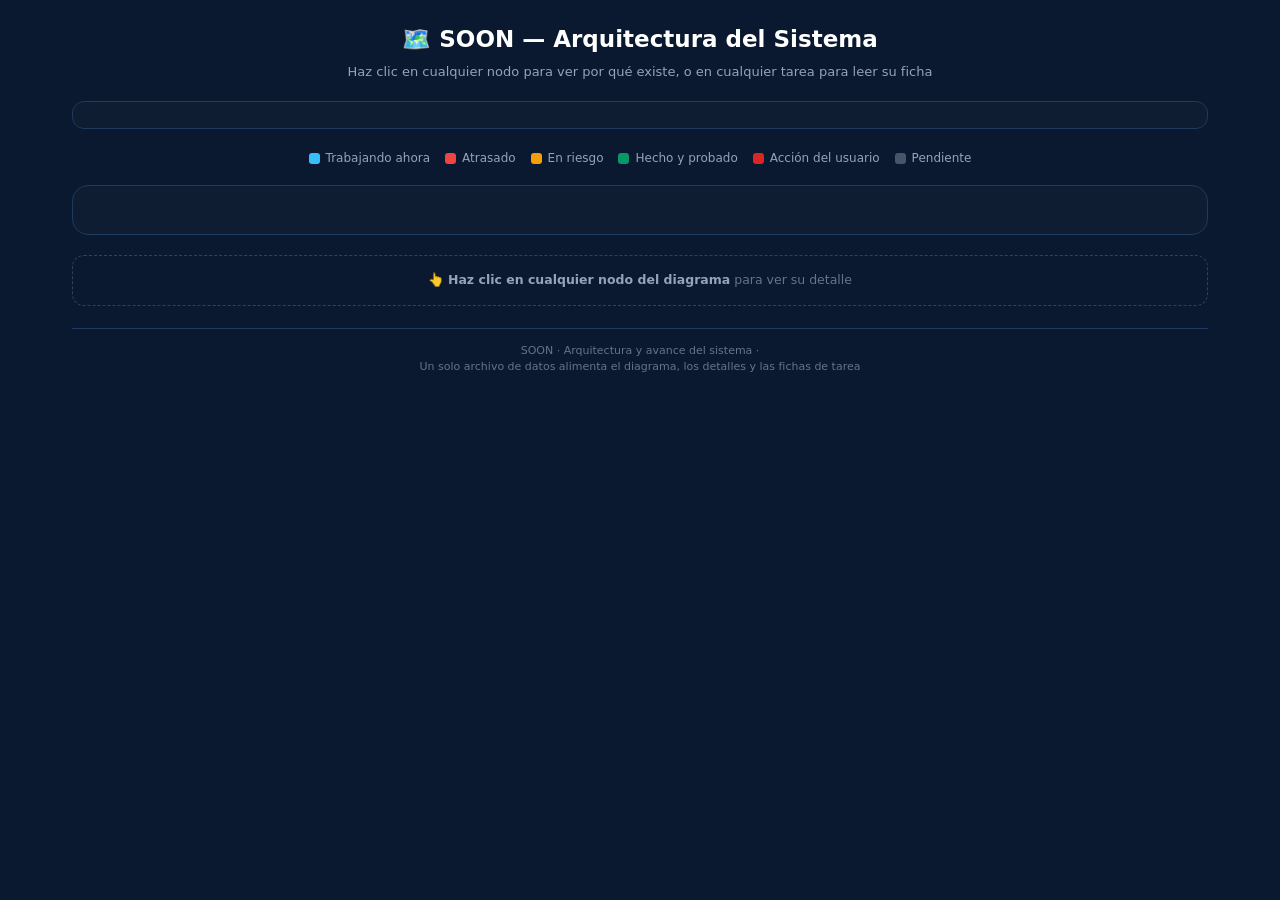
==== commit bb0134d1: "Ficha de tarea unica compartida entre arquitectura y Gantt Antes cada vista tenia su propia ficha: l" ====
--- a/arquitectura.html
+++ b/arquitectura.html
@@ -1,4 +1,4 @@
-<!DOCTYPE html>
+﻿<!DOCTYPE html>
 <html lang="es">
 <head>
 <meta charset="UTF-8">
@@ -178,6 +178,7 @@
 
 .foot{text-align:center;color:#64748b;font-size:11px;margin-top:22px;padding-top:14px;border-top:1px solid #1e3a5f}
 </style>
+<link rel="stylesheet" href="ficha.css">
 </head>
 <body>
 <div class="wrap">
@@ -230,6 +231,8 @@
 
 // Los datos viven dentro de este mismo archivo: no hay fetch,
 // asi funciona igual abriendo el archivo con doble clic que publicado en un servidor.
+<script src="ficha.js"></script>
+<script>
 document.addEventListener('DOMContentLoaded', arrancar);
 
 // ── Construir la página ────────────────────────────────────
@@ -532,115 +535,39 @@
 }
 
 // ── Ficha de tarea ─────────────────────────────────────────
-var HISTORIAL = [];
+// La ficha vive en ficha.js y la comparte con el Gantt.
+// Aqui solo se le dice donde pintarla y como volver.
+var NODO_ORIGEN = null;
+
+FICHA.configurar({
+  render: function(tid, ctrl){
+    document.getElementById('fichas').innerHTML =
+      '<div id="ficha-actual">' +
+      FICHA.html(tid, {
+        volver: ctrl.puedeVolver ? 'Volver' : 'Volver al diagrama',
+        onVolver: 'volverNodo()'
+      }) +
+      '</div>';
+    document.querySelectorAll('.detalle').forEach(function(d){ d.classList.remove('show'); });
+    document.getElementById('ayuda').style.display = 'none';
+    document.getElementById('ficha-actual').scrollIntoView({behavior:'smooth', block:'start'});
+  },
+  irNodo: function(id){ NODO_ORIGEN = null; FICHA.limpiar(); ver(id); }
+});
 
 function ficha(tid, nodoOrigen){
-  var t = DATOS.tareas[tid];
-  if(!t) return;
-
-  HISTORIAL.push({nodo: nodoOrigen || null, scroll: window.scrollY});
-
-  // Lista plana de tareas para navegar
-  var ids = Object.keys(DATOS.tareas);
-  var idx = ids.indexOf(tid);
-
-  var estadoTag = t.estado === 'hecho' ? '<span class="fi-tag ok">✓ COMPLETADA</span>'
-                : t.estado === 'user' ? '<span class="fi-tag wa">! ACCIÓN DEL USUARIO</span>'
-                : '<span class="fi-tag">PENDIENTE</span>';
-
-  var h = '<div class="ficha show" id="ficha-actual">';
-  h += '<div class="fi-head">';
-  h += '<button class="fi-cerrar" onclick="volverNodo()">✕</button>';
-  h += '<div class="cod">' + tid + '</div>';
-  h += '<h2>' + t.nombre + '</h2>';
-  h += '<div class="fi-meta">' + estadoTag +
-       '<span class="fi-tag fase">Fase ' + t.fase + '</span>' +
-       (t.dias ? '<span class="fi-tag">' + t.dias + ' día' + (t.dias === 1 ? '' : 's') + ' de trabajo</span>' : '') +
-       (t.fecha ? '<span class="fi-tag">Completada el ' + t.fecha + '</span>' : '') +
-       '</div></div>';
-
-  h += '<div class="fi-body">';
-  h += '<div class="bloque porque"><h3>Para qué sirve</h3><p>' + t.porque + '</p></div>';
-
-  h += '<div class="fi-2col">';
-  if (t.entregable){
-    h += '<div class="bloque"><h3>Qué produce</h3><p>' + t.entregable + '</p></div>';
-  }
-  h += '<div class="bloque"><h3>De qué depende</h3><p>';
-  if (t.depende && t.depende.length){
-    h += t.depende.map(function(d){
-      var dt = DATOS.tareas[d];
-      return dt ? '<span class="chip" style="cursor:pointer" onclick="ficha(\'' + d + '\',null)">' + d + ' · ' + dt.nombre + '</span>' : d;
-    }).join(' ');
-  } else {
-    h += 'No depende de nada: puede empezar de inmediato.';
-  }
-  h += '</p></div></div>';
-
-  if (t.nota){
-    h += '<div class="bloque amarillo"><h3>Nota de avance</h3><p>' + t.nota + '</p></div>';
-  }
-
-  // Veredicto de la fase a la que pertenece esta tarea
-  var v = veredictoFase(t.fase);
-  if (t.estado !== 'hecho'){
-    var cl = v.holgura < 0 ? 'rojo' : (v.holgura < 7 ? 'amarillo' : 'azul');
-    var txt = v.holgura < 0
-      ? 'Faltan <b>' + Math.abs(v.holgura) + ' días</b> y no alcanzan: la fase cierra el ' +
-        DATOS.meta.fases[t.fase].fin + '. Cada día sin avanzar aquí empuja todo lo de abajo.'
-      : 'Sobran <b>' + v.holgura + ' días</b> de margen. La fase cierra el ' +
-        DATOS.meta.fases[t.fase].fin + ' y va en camino.';
-    h += '<div class="bloque ' + cl + '" style="margin-top:13px"><h3>Situación de la fase ' +
-         t.fase + ' · ' + DATOS.meta.fases[t.fase].nombre + '</h3><p>' + txt + '</p></div>';
-  }
-
-  // Qué desbloquea
-  var desbloquea = [];
-  for (var k in DATOS.tareas){
-    if (DATOS.tareas[k].depende && DATOS.tareas[k].depende.indexOf(tid) >= 0) desbloquea.push(k);
-  }
-  if (desbloquea.length){
-    h += '<div class="bloque" style="margin-top:13px"><h3>Qué desbloquea</h3><div class="chips">';
-    desbloquea.forEach(function(d){
-      h += '<span class="chip" style="cursor:pointer" onclick="ficha(\'' + d + '\',null)">' + d + ' · ' + DATOS.tareas[d].nombre + '</span>';
-    });
-    h += '</div></div>';
-  }
-
-  var nodos = [];
-  DATOS.nodos.forEach(function(n){ if (n.tareas.indexOf(tid) >= 0) nodos.push(n); });
-  if (nodos.length){
-    h += '<div class="bloque" style="margin-top:13px"><h3>Dónde vive en la arquitectura</h3><div class="chips">';
-    nodos.forEach(function(n){
-      h += '<span class="chip dom" style="cursor:pointer" onclick="ver(\'' + n.id + '\')">' + n.icono + ' ' + n.nombre + '</span>';
-    });
-    h += '</div></div>';
-  }
-
-  h += '<div class="fi-nav">';
-  if (idx > 0) h += '<button onclick="ficha(\'' + ids[idx-1] + '\',null)">‹ ' + ids[idx-1] + '</button>'; else h += '<span></span>';
-  h += '<button class="volver" onclick="volverNodo()">← Volver al diagrama</button>';
-  if (idx < ids.length-1) h += '<button onclick="ficha(\'' + ids[idx+1] + '\',null)">' + ids[idx+1] + ' ›</button>'; else h += '<span></span>';
-  h += '</div></div></div>';
-
-  document.getElementById('fichas').innerHTML = h;
-
-  // Ocultar el detalle del nodo mientras se lee la ficha
-  document.querySelectorAll('.detalle').forEach(function(d){ d.classList.remove('show'); });
-  document.getElementById('ayuda').style.display = 'none';
-
-  document.getElementById('ficha-actual').scrollIntoView({behavior:'smooth', block:'start'});
+  if (!DATOS.tareas[tid]) return;
+  if (nodoOrigen !== undefined) NODO_ORIGEN = nodoOrigen || null;
+  FICHA.abrir(tid);
+  NODO_ORIGEN = NODO_ORIGEN;   // se conserva para el boton volver
 }
 
 function volverNodo(){
-  var ult = HISTORIAL.pop();
+  if (FICHA.hay()){ FICHA.atras(); return; }
+  FICHA.limpiar();
   document.getElementById('fichas').innerHTML = '';
-  if (ult && ult.nodo){
-    ver(ult.nodo, true);
-  } else {
-    cerrar();
-    window.scrollTo({top: ult ? ult.scroll : 0, behavior:'smooth'});
-  }
+  if (NODO_ORIGEN){ ver(NODO_ORIGEN, true); }
+  else { cerrar(); }
 }
 
 // ── Abrir / cerrar detalle de nodo ─────────────────────────
--- a/ficha.css
+++ b/ficha.css
@@ -0,0 +1,122 @@
+/* ══════════════════════════════════════════════════════════════
+   ficha.css — estilos de la ficha de tarea compartida
+
+   La misma ficha se ve igual en la arquitectura y en el Gantt.
+   Los colores salen de @soon/brand (packages/brand/src/tokens.ts).
+   ══════════════════════════════════════════════════════════════ */
+
+.ficha-wrap {
+  background: #fff;
+  color: #1e293b;
+  border-radius: 16px;
+  overflow: hidden;
+  margin: 16px 0;
+  border: 3px solid #0284c7;
+  animation: fAparece .22s ease;
+  font-family: 'Segoe UI', system-ui, sans-serif;
+  line-height: 1.5;
+}
+@keyframes fAparece {
+  from { opacity: 0; transform: translateY(-8px); }
+  to   { opacity: 1; transform: translateY(0); }
+}
+
+/* ── Encabezado ── */
+.fh {
+  background: linear-gradient(135deg, #0A192F, #16305A);
+  padding: 20px 22px;
+  color: #fff;
+}
+.fh-volver {
+  background: rgba(255,255,255,.14);
+  border: none;
+  color: #cbd5e1;
+  padding: 6px 13px;
+  border-radius: 8px;
+  cursor: pointer;
+  font-size: 11.5px;
+  font-family: inherit;
+  font-weight: 600;
+  margin-bottom: 12px;
+}
+.fh-volver:hover { background: rgba(255,255,255,.26); color: #fff; }
+.fh-cod {
+  font-family: 'Courier New', monospace;
+  font-size: 12px;
+  color: #7dd3fc;
+  font-weight: 700;
+  letter-spacing: .6px;
+}
+.fh h2 { font-size: 19px; font-weight: 700; margin: 5px 0 10px; line-height: 1.35; }
+.fh-meta { display: flex; gap: 7px; flex-wrap: wrap; }
+.fh-tag {
+  font-size: 10.5px;
+  padding: 3px 9px;
+  border-radius: 6px;
+  background: rgba(255,255,255,.14);
+  color: #cbd5e1;
+  font-weight: 600;
+}
+.fh-tag.ok { background: #059669; color: #fff; }
+.fh-tag.est-hecho { background: #059669; color: #fff; }
+.fh-tag.est-activo { background: #0284c7; color: #fff; }
+.fh-tag.est-retraso { background: #dc2626; color: #fff; }
+.fh-tag.est-bloqueada { background: #334155; color: #cbd5e1; }
+.fh-tag.est-user { background: #b91c1c; color: #fff; }
+
+/* ── Cuerpo ── */
+.fb { padding: 20px 22px; }
+
+.fbloque {
+  background: #f8fafc;
+  border-radius: 11px;
+  padding: 14px;
+  margin-bottom: 12px;
+}
+.fbloque:last-child { margin-bottom: 0; }
+.fbloque h3 {
+  font-size: 11px;
+  text-transform: uppercase;
+  letter-spacing: .8px;
+  color: #64748b;
+  margin-bottom: 8px;
+  font-weight: 700;
+}
+.fbloque p { font-size: 13.5px; color: #334155; line-height: 1.65; margin: 0; }
+.fbloque.azul { border-left: 4px solid #007BFF; }
+.fbloque.amarillo { background: #fef3c7; }
+.fbloque.amarillo h3 { color: #92400e; }
+.fbloque.rojo { background: #fee2e2; }
+.fbloque.rojo h3 { color: #991b1b; }
+
+.f2col { display: grid; grid-template-columns: 1fr 1fr; gap: 12px; }
+@media (max-width: 720px) { .f2col { grid-template-columns: 1fr; } }
+
+/* ── Chips clicables ── */
+.fchip {
+  display: inline-block;
+  font-size: 11.5px;
+  padding: 4px 10px;
+  border-radius: 7px;
+  background: #eff6ff;
+  color: #1e40af;
+  font-weight: 600;
+  cursor: pointer;
+  margin: 2px 3px 2px 0;
+  transition: filter .15s;
+}
+.fchip:hover { filter: brightness(.93); }
+.fchip.ok { background: #f0fdf4; color: #166534; }
+.fchip.pend { background: #fef3c7; color: #92400e; }
+.fchip.dom { background: #f3e8ff; color: #6b21a8; }
+
+/* ── Barra de progreso de la fase ── */
+.fbarra {
+  height: 8px;
+  background: #e2e8f0;
+  border-radius: 4px;
+  margin-top: 10px;
+  overflow: hidden;
+}
+.fbarra div { height: 100%; background: #059669; }
+.fmini { font-size: 11.5px; color: #64748b; margin-top: 6px !important; }
